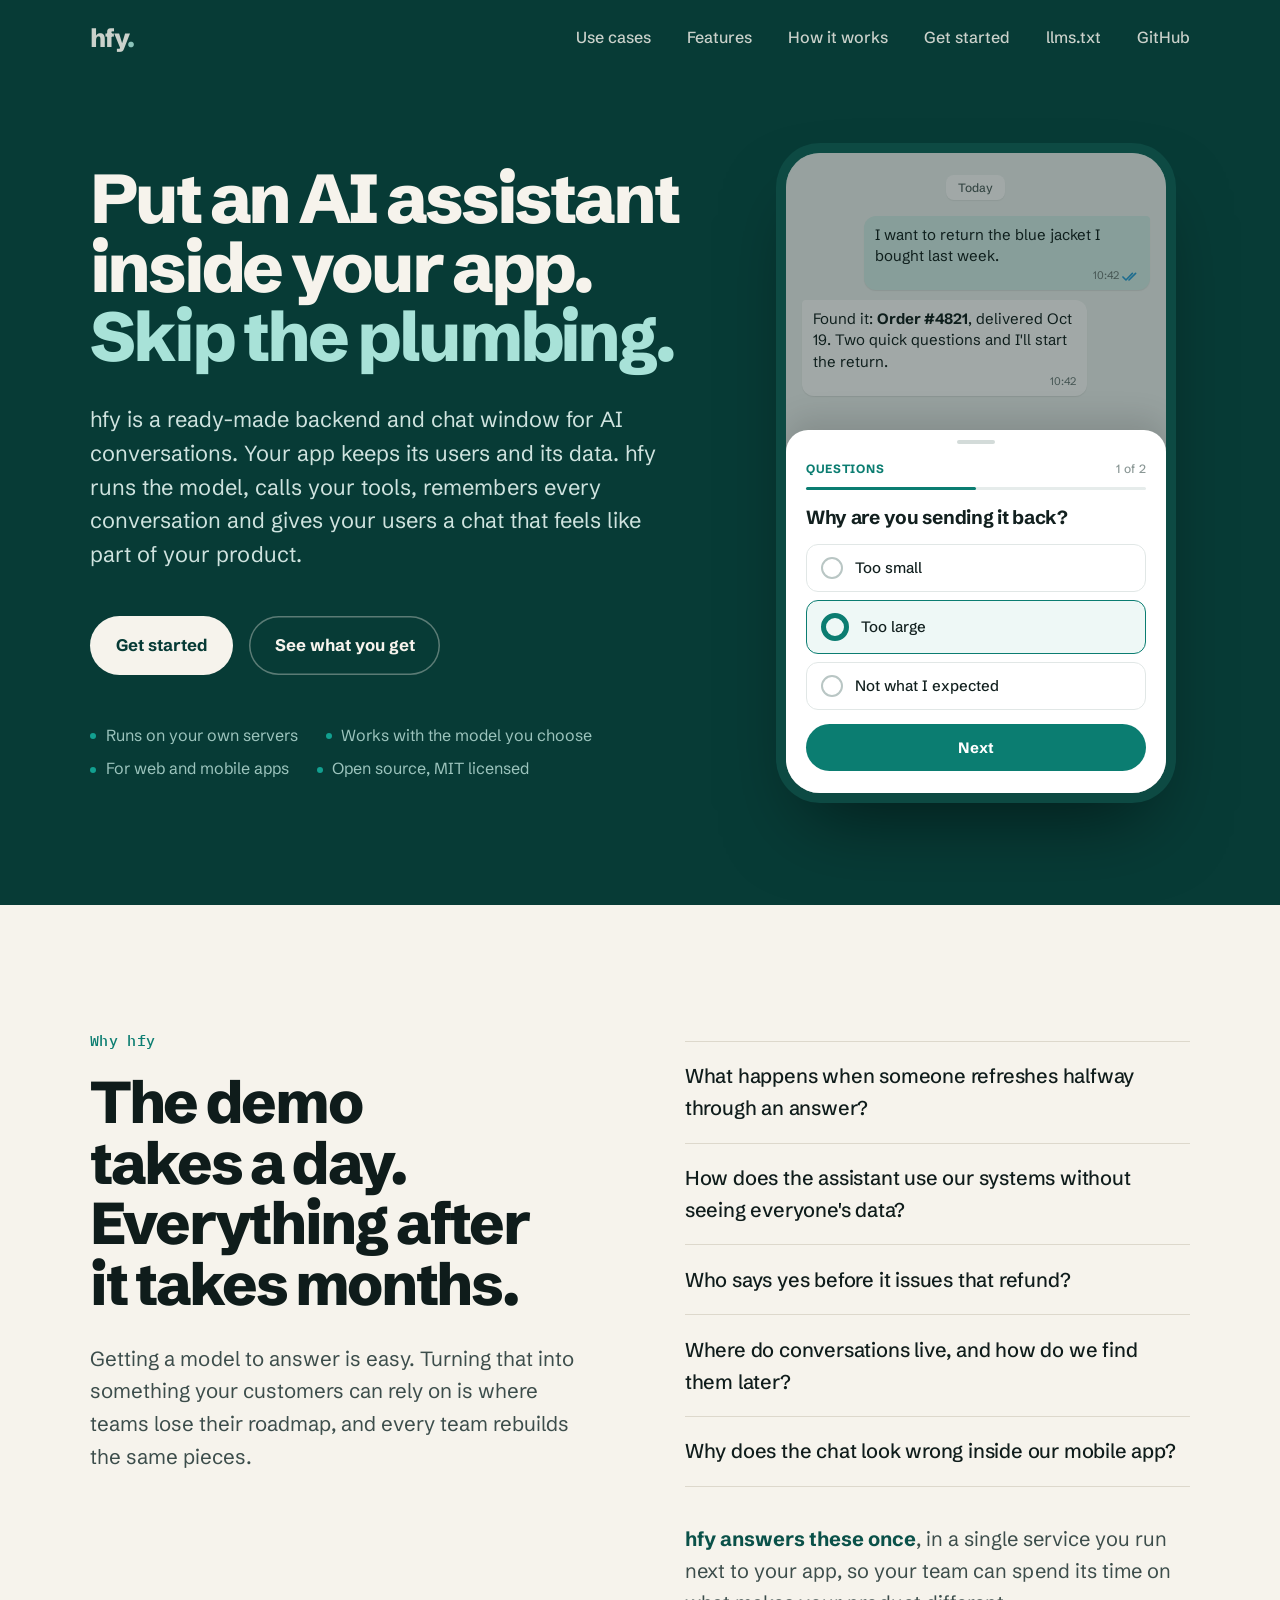
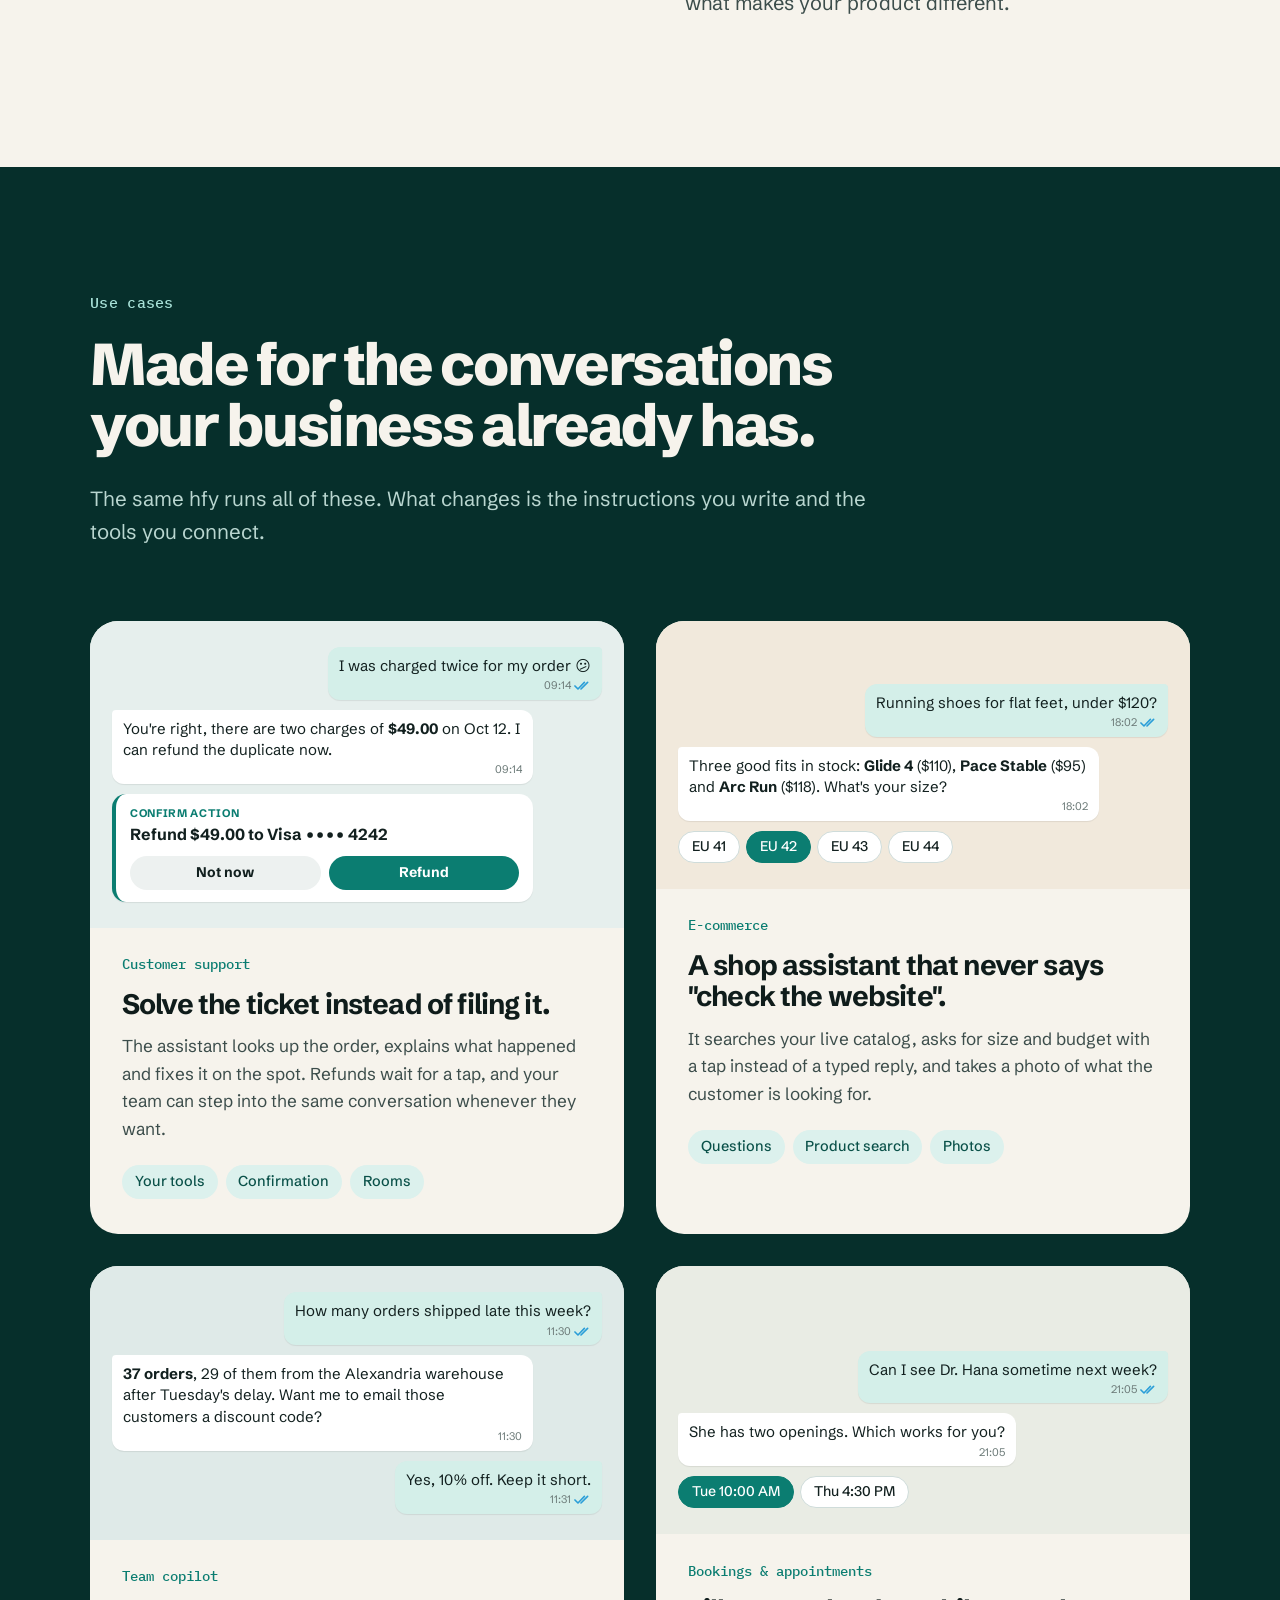
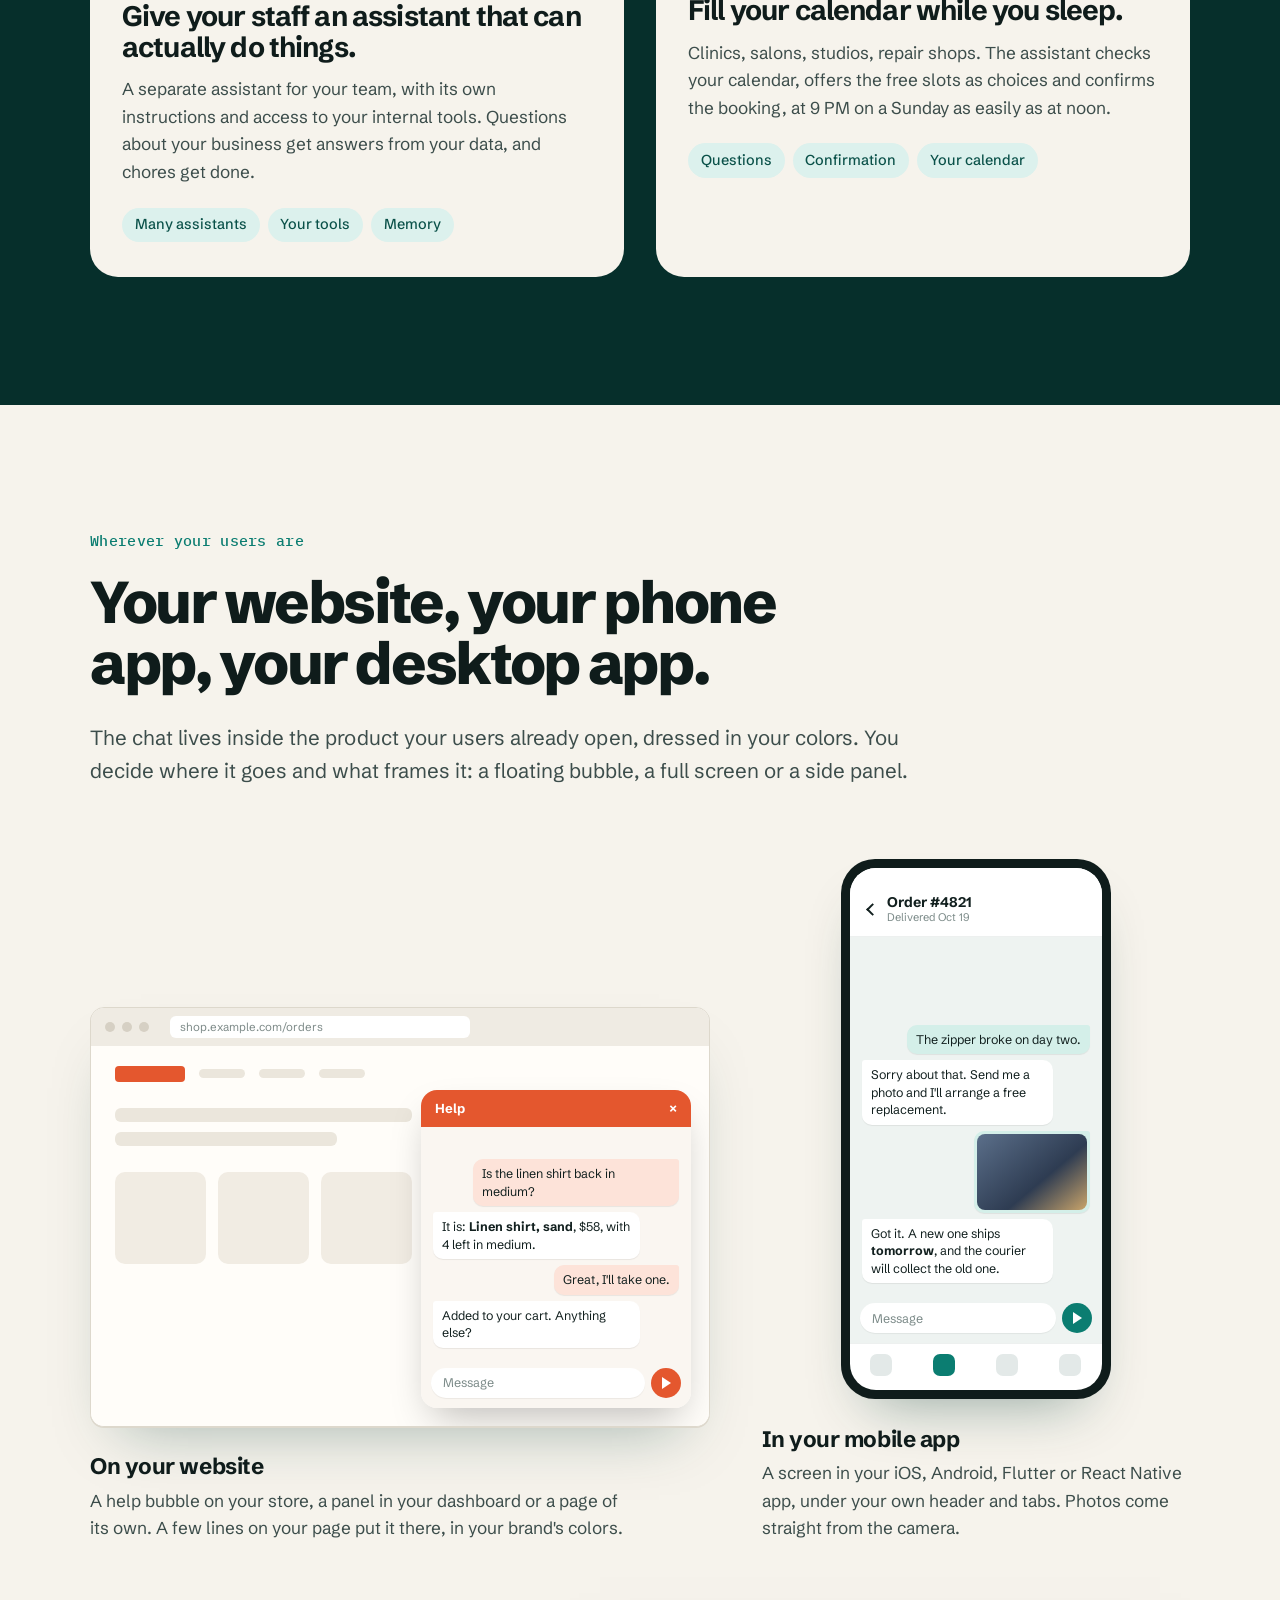
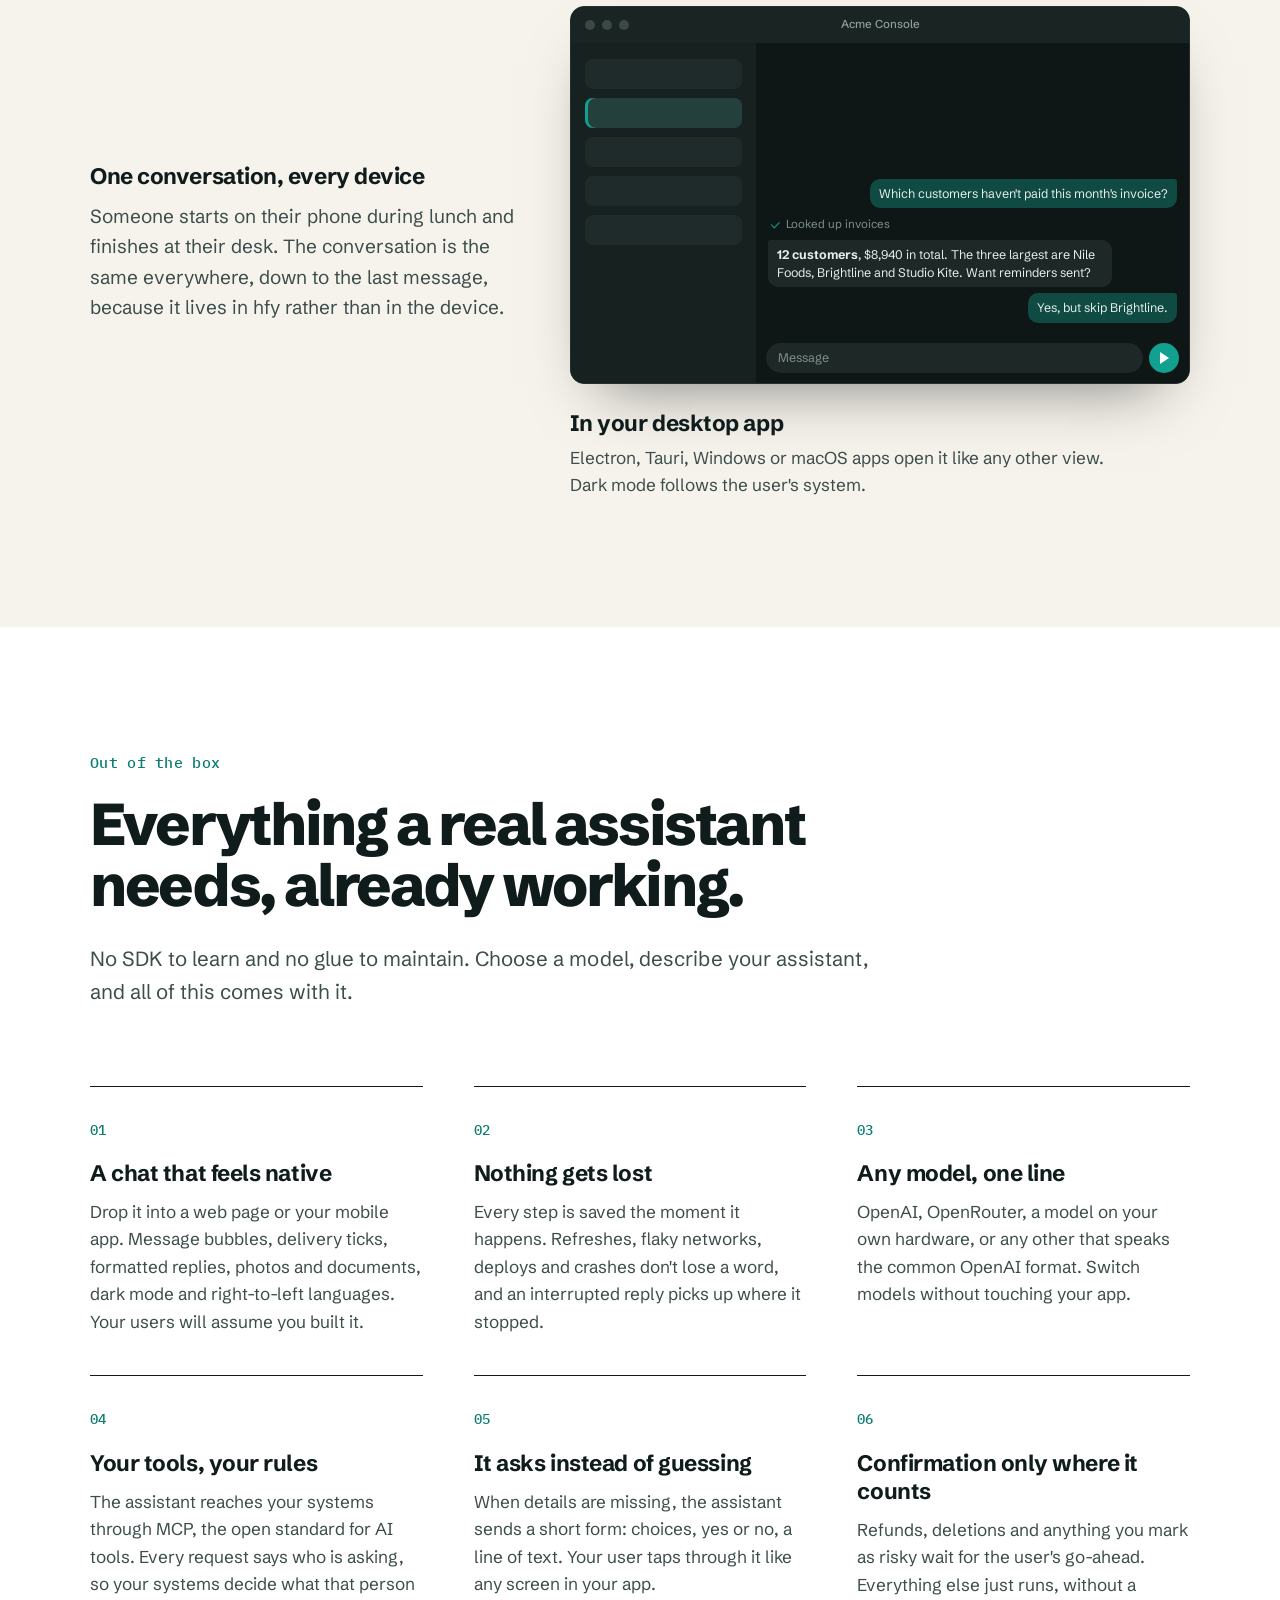
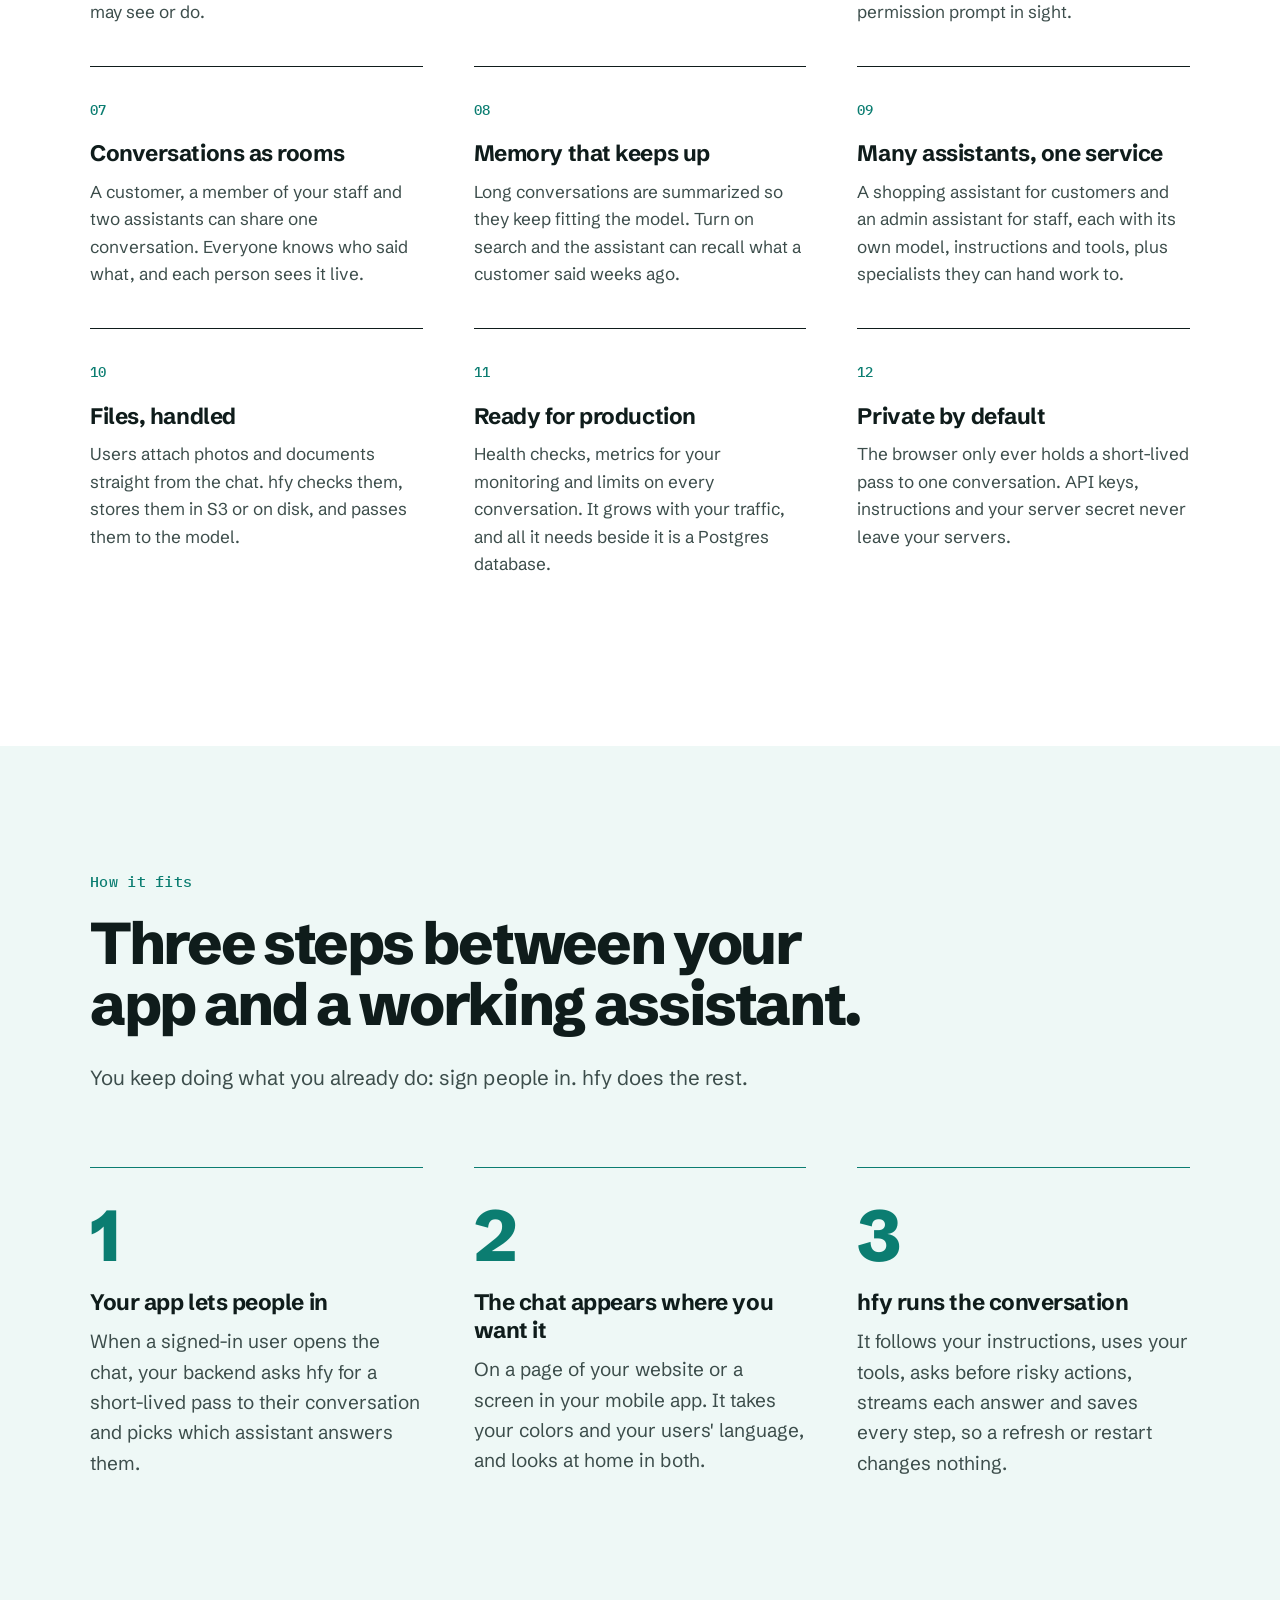
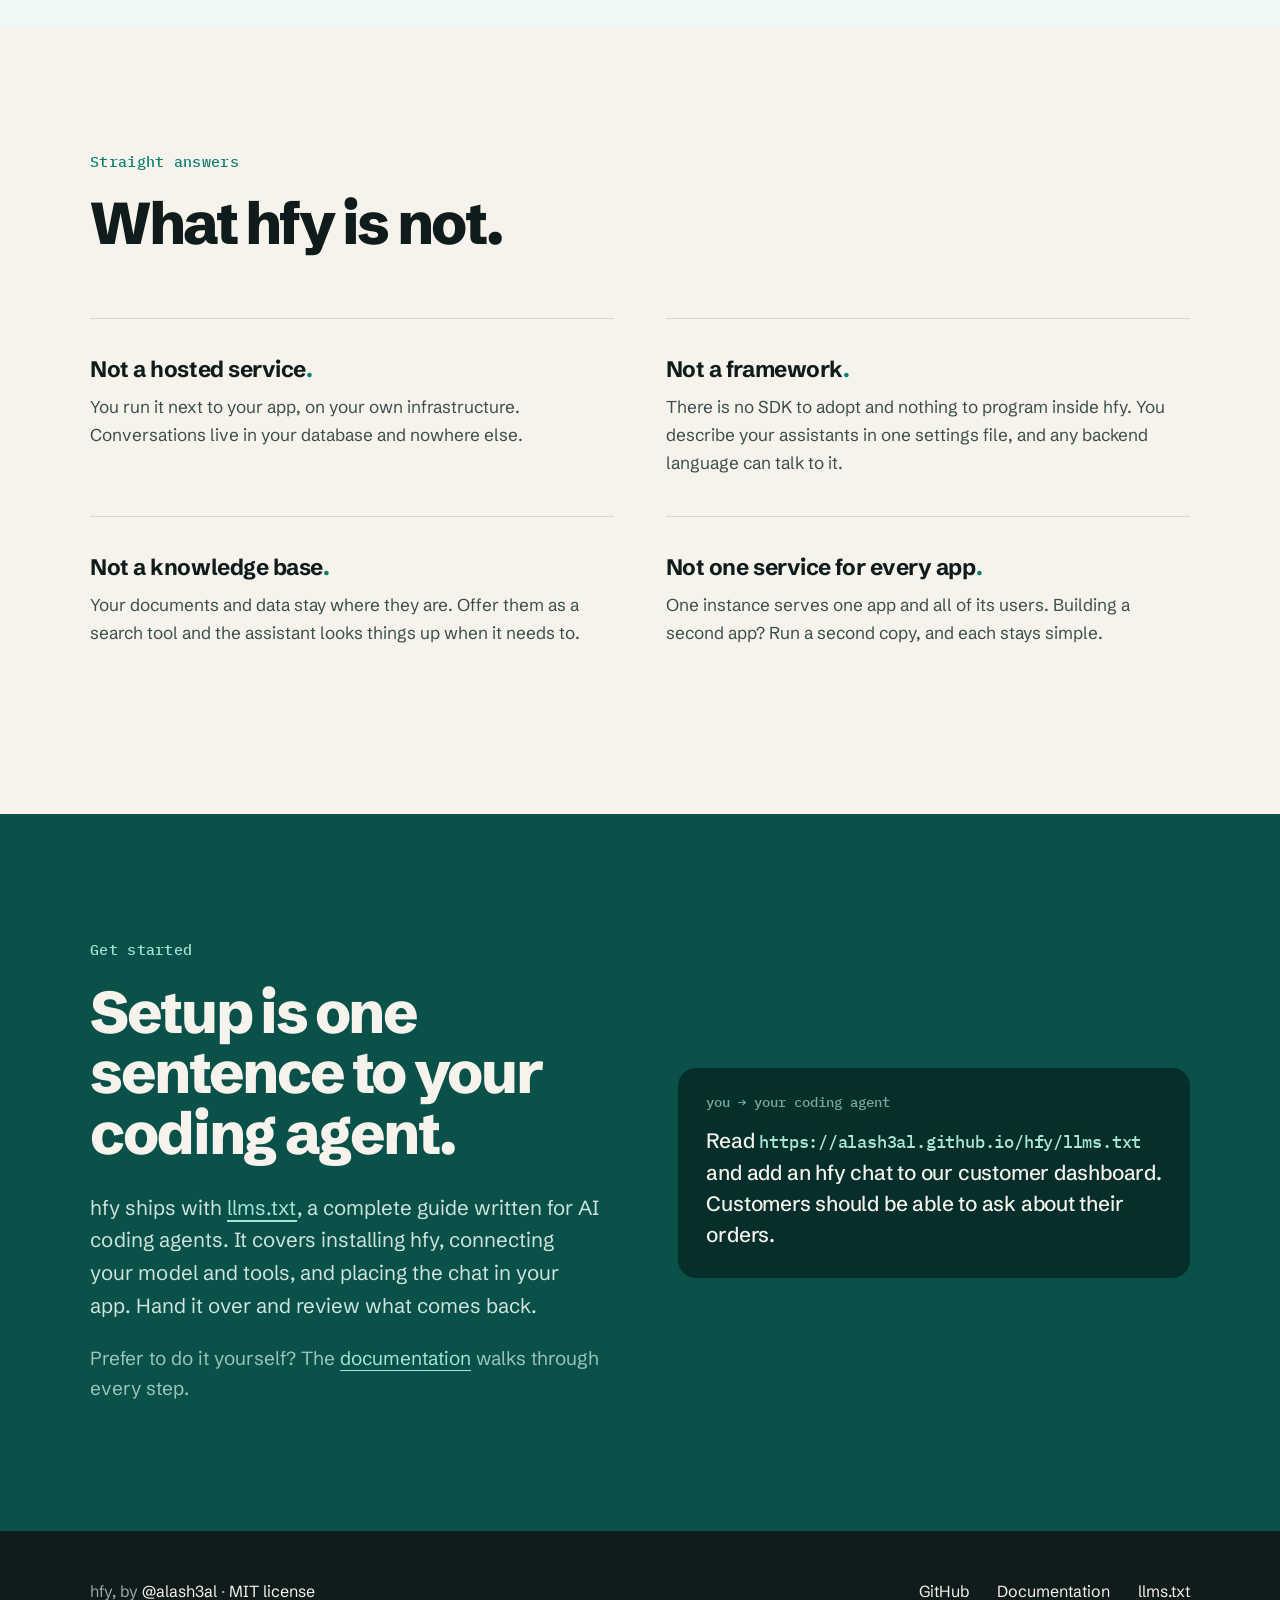
==== docs/index.html @ 347c3239 "Landing page, release builds, MIT license and a README for humans docs/ is the website (GitHub Pages" ====
<!doctype html>
<html lang="en">
<head>
<meta charset="utf-8">
<meta name="viewport" content="width=device-width, initial-scale=1">
<title>hfy · An AI assistant inside your app, without the plumbing</title>
<meta name="description" content="hfy is a ready-made backend and chat window for AI conversations. One binary, one Postgres database, one YAML file. Your app keeps its users and data; hfy runs the model, the tools, the history and the chat.">
<meta property="og:title" content="hfy · An AI assistant inside your app, without the plumbing">
<meta property="og:description" content="A ready-made backend and chat window for AI conversations. You run it next to your app.">
<meta property="og:type" content="website">
<meta name="theme-color" content="#073b36">
<link rel="icon" href="data:image/svg+xml,%3Csvg xmlns='http://www.w3.org/2000/svg' viewBox='0 0 32 32'%3E%3Crect width='32' height='32' rx='8' fill='%230b7d71'/%3E%3Cpath d='M9 22V10m0 6h7m0-6v12m4-8v8m0-8c0-2 1-4 3.5-4' stroke='%23f6f3ec' stroke-width='2.6' fill='none' stroke-linecap='round'/%3E%3C/svg%3E">
<link rel="alternate" type="text/plain" href="llms.txt" title="llms.txt">
<link rel="preconnect" href="https://fonts.googleapis.com">
<link rel="preconnect" href="https://fonts.gstatic.com" crossorigin>
<link href="https://fonts.googleapis.com/css2?family=Schibsted+Grotesk:wght@400;500;700;800&family=IBM+Plex+Mono:wght@400;500&display=swap" rel="stylesheet">
<style>
:root {
  --teal-900: #062f2b;
  --teal-800: #073b36;
  --teal-700: #0a5149;
  --teal-600: #0b7d71;
  --teal-500: #12a090;
  --teal-200: #a8e2d8;
  --teal-100: #dcf1ed;
  --teal-50:  #eef8f6;
  --paper: #f6f3ec;
  --ink: #0f1c1b;
  --ink-2: #3c4d4b;
  --ink-3: #6b7b79;
  --line: #ddd8cc;
  --sans: "Schibsted Grotesk", ui-sans-serif, system-ui, -apple-system, "Segoe UI", Roboto, sans-serif;
  --mono: "IBM Plex Mono", ui-monospace, SFMono-Regular, Menlo, Consolas, monospace;
  --wrap: 1180px;
}
* { box-sizing: border-box; }
html { scroll-behavior: smooth; }
body {
  margin: 0; background: var(--paper); color: var(--ink);
  font: 400 1.1875rem/1.6 var(--sans);
  -webkit-font-smoothing: antialiased; text-rendering: optimizeLegibility;
}
a { color: inherit; }
img, svg { display: block; }
.wrap { max-width: var(--wrap); margin: 0 auto; padding: 0 clamp(1.25rem, 4vw, 2.5rem); }
code { font-family: var(--mono); }
:focus-visible { outline: 3px solid var(--teal-500); outline-offset: 3px; border-radius: 4px; }
.skip { position: absolute; left: -999px; }
.skip:focus { left: 1rem; top: 1rem; z-index: 10; background: #fff; padding: .5rem 1rem; }

/* nav */
.nav { background: var(--teal-800); color: var(--paper); }
.nav .wrap { display: flex; align-items: center; justify-content: space-between; height: 76px; }
.mark { font-weight: 800; font-size: 1.6rem; letter-spacing: -0.04em; text-decoration: none; }
.mark span { color: var(--teal-200); }
.nav ul { display: flex; gap: clamp(1rem, 3vw, 2.25rem); list-style: none; margin: 0; padding: 0; font-size: 1rem; font-weight: 500; }
.nav a { text-decoration: none; opacity: .82; }
.nav a:hover { opacity: 1; text-decoration: underline; text-underline-offset: 6px; }

/* hero */
.hero { background: var(--teal-800); color: var(--paper); padding: clamp(2.5rem, 6vw, 5rem) 0 clamp(4.5rem, 9vw, 7rem); overflow: hidden; }
.hero .wrap { display: grid; grid-template-columns: minmax(0, 1.25fr) minmax(0, .9fr); gap: clamp(2.5rem, 6vw, 6rem); align-items: center; }
.hero h1 {
  font-size: clamp(2.75rem, 5.4vw, 5rem); line-height: 1; letter-spacing: -0.045em;
  font-weight: 800; margin: 0 0 2rem; text-wrap: balance;
}
.hero h1 em { font-style: normal; color: var(--teal-200); }
.lede { font-size: clamp(1.2rem, 1.7vw, 1.45rem); line-height: 1.55; color: #cfe3df; max-width: 36rem; margin: 0 0 2.75rem; }
.ctas { display: flex; flex-wrap: wrap; gap: 1rem; align-items: center; }
.btn {
  display: inline-flex; align-items: center; gap: .6rem; padding: 1rem 1.6rem; border-radius: 999px;
  font-weight: 700; font-size: 1.05rem; text-decoration: none; transition: transform .15s ease, background .15s ease;
}
.btn:hover { transform: translateY(-1px); }
.btn-primary { background: var(--paper); color: var(--teal-800); }
.btn-primary:hover { background: #fff; }
.btn-ghost { color: var(--paper); box-shadow: inset 0 0 0 1.5px rgba(246,243,236,.35); }
.btn-ghost:hover { box-shadow: inset 0 0 0 1.5px var(--paper); }
.facts { display: flex; flex-wrap: wrap; gap: .5rem 1.75rem; margin: 3rem 0 0; padding: 0; list-style: none; color: #9cc4bd; font-size: 1rem; }
.facts li::before { content: ""; display: inline-block; width: 6px; height: 6px; border-radius: 50%; background: var(--teal-500); margin-right: .6rem; vertical-align: middle; }

/* the chat mock */
.device {
  position: relative; width: min(100%, 380px); justify-self: center; aspect-ratio: 380 / 640;
  background: #eef3f1; border-radius: 34px; overflow: hidden;
  box-shadow: 0 0 0 10px #0d4a43, 0 40px 80px -20px rgba(0,0,0,.55);
  font-family: var(--sans); color: #12201f; font-size: 15px; line-height: 1.42;
}
.chat { padding: 22px 16px; display: flex; flex-direction: column; gap: 10px; }
.day { align-self: center; font-size: 12px; font-weight: 500; color: #50605e; background: #fff; padding: 4px 12px; border-radius: 8px; margin-bottom: 6px; box-shadow: 0 1px 1px rgba(0,0,0,.06); }
.msg { max-width: 82%; padding: 8px 11px 6px; border-radius: 12px; box-shadow: 0 1px 1px rgba(0,0,0,.08); position: relative; }
.msg .meta { display: flex; justify-content: flex-end; align-items: center; gap: 3px; font-size: 11px; color: #6d7b79; margin-top: 2px; }
.msg.me { align-self: flex-end; background: #d4efe9; border-top-right-radius: 4px; }
.msg.bot { align-self: flex-start; background: #fff; border-top-left-radius: 4px; }
.msg b { font-weight: 700; }
.ticks { width: 17px; height: 11px; color: #2a9ed8; }
.scrim { position: absolute; inset: 0; background: rgba(8, 28, 26, .38); }
.sheet {
  position: absolute; left: 0; right: 0; bottom: 0; background: #fff; border-radius: 22px 22px 0 0;
  padding: 10px 20px 22px; box-shadow: 0 -12px 30px rgba(0,0,0,.12);
}
.grip { width: 38px; height: 4px; border-radius: 4px; background: #d3dbd9; margin: 0 auto 16px; }
.kicker { display: flex; justify-content: space-between; font-size: 12px; font-weight: 700; color: var(--teal-600); text-transform: uppercase; letter-spacing: .06em; }
.kicker span:last-child { color: #8a9795; font-weight: 500; letter-spacing: .02em; text-transform: none; }
.progress { height: 3px; background: #e6eceb; border-radius: 3px; margin: 10px 0 16px; }
.progress i { display: block; width: 50%; height: 100%; background: var(--teal-600); border-radius: 3px; }
.q { font-size: 19px; font-weight: 700; letter-spacing: -0.015em; margin: 0 0 14px; line-height: 1.25; }
.opt { display: flex; align-items: center; gap: 12px; padding: 12px 14px; border: 1.5px solid #e1e7e6; border-radius: 12px; margin-bottom: 8px; font-weight: 500; }
.opt::before { content: ""; width: 18px; height: 18px; border-radius: 50%; border: 2px solid #b9c6c4; flex: none; }
.opt.on { border-color: var(--teal-600); background: var(--teal-50); }
.opt.on::before { border: 5.5px solid var(--teal-600); }
.next { margin-top: 14px; background: var(--teal-600); color: #fff; text-align: center; font-weight: 700; padding: 13px; border-radius: 999px; }

/* sections */
section { padding: clamp(5rem, 10vw, 8.5rem) 0; }
.eyebrow { font: 500 .95rem/1 var(--mono); color: var(--teal-600); letter-spacing: .02em; margin: 0 0 1.5rem; }
h2 { font-size: clamp(2.3rem, 4.6vw, 4rem); line-height: 1.03; letter-spacing: -0.04em; font-weight: 800; margin: 0 0 1.75rem; text-wrap: balance; }
h3 { font-size: 1.4rem; line-height: 1.25; letter-spacing: -0.02em; font-weight: 700; margin: 0 0 .65rem; }
p { margin: 0 0 1.25rem; }
.big { font-size: clamp(1.2rem, 1.6vw, 1.4rem); color: var(--ink-2); line-height: 1.6; }

/* why */
.why .wrap { display: grid; grid-template-columns: minmax(0, 1fr) minmax(0, 1fr); gap: clamp(2.5rem, 7vw, 7rem); }
.asks { list-style: none; margin: .5rem 0 2.25rem; padding: 0; }
.asks li { padding: 1.15rem 0; border-top: 1px solid var(--line); font-size: 1.25rem; font-weight: 500; letter-spacing: -0.01em; }
.asks li:last-child { border-bottom: 1px solid var(--line); }
.answer { font-size: 1.25rem; color: var(--ink-2); }
.answer strong { color: var(--teal-700); }

/* use cases */
.cases { background: var(--teal-900); color: var(--paper); }
.cases header { max-width: 50rem; margin-bottom: clamp(3rem, 6vw, 4.5rem); }
.cases .eyebrow { color: var(--teal-200); }
.cases .big { color: #b9d6d0; }
.uc-grid { display: grid; grid-template-columns: repeat(2, minmax(0, 1fr)); gap: clamp(1.25rem, 2.5vw, 2rem); }
.uc { background: var(--paper); color: var(--ink); border-radius: 28px; overflow: hidden; display: flex; flex-direction: column; }
.uc .scene {
  background: #e6efed; padding: 26px 22px; display: flex; flex-direction: column; gap: 10px;
  font-size: 15px; line-height: 1.42; color: #12201f; min-height: 268px; justify-content: flex-end;
}
.uc:nth-child(2) .scene { background: #f1e9dc; }
.uc:nth-child(3) .scene { background: #dfeae8; }
.uc:nth-child(4) .scene { background: #e9ece4; }
.uc .scene .msg { max-width: 86%; }
.uc .body { padding: 1.9rem 2rem 2.2rem; }
.uc .label { font: 500 .85rem/1 var(--mono); color: var(--teal-600); margin: 0 0 1rem; }
.uc h3 { font-size: clamp(1.5rem, 2.2vw, 1.85rem); letter-spacing: -0.03em; line-height: 1.12; margin-bottom: .8rem; }
.uc p { color: var(--ink-2); font-size: 1.075rem; margin: 0 0 1.4rem; }
.uc .uses { display: flex; flex-wrap: wrap; gap: .5rem; list-style: none; margin: 0; padding: 0; }
.uc .uses li { font-size: .9rem; font-weight: 500; padding: .35rem .8rem; border-radius: 999px; background: var(--teal-100); color: var(--teal-700); }
.chips { display: flex; flex-wrap: wrap; gap: 6px; align-self: flex-start; }
.chips span { background: #fff; border: 1.5px solid #cfdcda; border-radius: 999px; padding: 5px 13px; font-size: 14px; font-weight: 500; }
.chips span.on { border-color: var(--teal-600); background: var(--teal-600); color: #fff; }
.confirm {
  align-self: flex-start; width: 86%; background: #fff; border-radius: 14px; padding: 12px 14px;
  box-shadow: 0 1px 1px rgba(0,0,0,.08); border-left: 4px solid var(--teal-600);
}
.confirm small { display: block; font-size: 11px; font-weight: 700; letter-spacing: .06em; text-transform: uppercase; color: var(--teal-600); }
.confirm strong { display: block; font-size: 16px; margin: 2px 0 10px; }
.confirm .row { display: flex; gap: 8px; }
.confirm .row span { flex: 1; text-align: center; padding: 7px; border-radius: 999px; font-size: 14px; font-weight: 700; background: #edf1f0; }
.confirm .row span:last-child { background: var(--teal-600); color: #fff; }
/* embedding surfaces */
.places header { max-width: 52rem; margin-bottom: clamp(3rem, 6vw, 4.5rem); }
.places-grid { display: grid; grid-template-columns: repeat(12, minmax(0, 1fr)); gap: clamp(2.5rem, 5vw, 4.5rem) clamp(2rem, 4vw, 3.5rem); align-items: end; }
.places figure { margin: 0; }
.places-grid > :nth-child(1), .places-grid > :nth-child(4) { grid-column: span 7; }
.places-grid > :nth-child(2), .places-grid > :nth-child(3) { grid-column: span 5; }
.places figcaption { margin-top: 1.6rem; max-width: 34rem; }
.places figcaption h3 { margin-bottom: .4rem; }
.places figcaption p { color: var(--ink-2); font-size: 1.075rem; margin: 0; }
.places .wide-text { align-self: center; }
.places .wide-text p { color: var(--ink-2); }

/* the mini chat used inside every mock */
.mini { --acc: var(--teal-600); --me: #d4efe9; --bg: #eef3f1; --bot: #fff; --fg: #12201f; --muted: #7b8a88;
  background: var(--bg); color: var(--fg); display: flex; flex-direction: column; font-size: 12.5px; line-height: 1.4; min-height: 0; }
.mini .log { flex: 1; display: flex; flex-direction: column; justify-content: flex-end; gap: 6px; padding: 12px; overflow: hidden; }
.mini .log > * { flex-shrink: 0; }
.mini .b { max-width: 84%; padding: 6px 9px; border-radius: 10px; background: var(--bot); box-shadow: 0 1px 1px rgba(0,0,0,.07); }
.mini .b.me { align-self: flex-end; background: var(--me); border-top-right-radius: 3px; }
.mini .b.bot { align-self: flex-start; border-top-left-radius: 3px; }
.mini .b b { font-weight: 700; }
.mini .tool { align-self: flex-start; font-size: 11.5px; color: var(--muted); display: flex; align-items: center; gap: 6px; padding: 2px 4px; }
.mini .tool::before { content: ""; width: 7px; height: 4px; border-left: 1.6px solid var(--acc); border-bottom: 1.6px solid var(--acc); transform: rotate(-45deg) translateY(-1px); }
.mini .b.photo { padding: 3px; }
.mini .b.photo .img { width: 110px; height: 76px; border-radius: 8px; background: linear-gradient(140deg, #5b6f8a, #2e3c52 60%, #c9a46a); }
.mini .composer { display: flex; gap: 6px; padding: 8px 10px 10px; align-items: center; }
.mini .composer i { flex: 1; height: 30px; border-radius: 999px; background: var(--bot); color: var(--muted); font-style: normal; display: flex; align-items: center; padding: 0 12px; box-shadow: 0 1px 1px rgba(0,0,0,.06); }
.mini .composer u { width: 30px; height: 30px; border-radius: 50%; background: var(--acc); flex: none; position: relative; }
.mini .composer u::after { content: ""; position: absolute; left: 11px; top: 9px; border: 6px solid transparent; border-left: 9px solid #fff; border-right: 0; }

/* website */
.browser { background: #fff; border-radius: 14px; overflow: hidden; box-shadow: 0 1px 0 var(--line), 0 30px 60px -30px rgba(7,59,54,.35); border: 1px solid var(--line); }
.browser .bar { height: 38px; background: #efebe3; display: flex; align-items: center; gap: 7px; padding: 0 14px; }
.browser .bar s { width: 10px; height: 10px; border-radius: 50%; background: #d6d0c4; }
.browser .bar em { margin-left: 14px; flex: 1; max-width: 300px; height: 22px; border-radius: 6px; background: #fff; font: 400 11.5px/22px var(--sans); font-style: normal; color: #7d8a88; padding: 0 10px; }
.browser .page { position: relative; height: 380px; padding: 20px 24px; background: #fffdf9; }
.sk { background: #ebe6dc; border-radius: 6px; }
.browser .nav-sk { display: flex; align-items: center; gap: 14px; margin-bottom: 26px; }
.browser .nav-sk .logo { width: 70px; height: 16px; background: #e4572e; border-radius: 4px; }
.browser .nav-sk .sk { width: 46px; height: 9px; }
.browser .hero-sk { width: 52%; }
.browser .hero-sk .sk { height: 14px; margin-bottom: 10px; }
.browser .hero-sk .sk:nth-child(2) { width: 75%; }
.browser .prods { display: grid; grid-template-columns: repeat(3, 1fr); gap: 12px; width: 52%; margin-top: 26px; }
.browser .prods div { height: 92px; border-radius: 10px; background: #f1ece3; }
.browser .widget { position: absolute; right: 18px; bottom: 18px; width: 46%; max-width: 270px; height: 318px; border-radius: 16px; overflow: hidden;
  box-shadow: 0 18px 40px -12px rgba(0,0,0,.28); display: flex; flex-direction: column; }
.browser .widget .head { background: #e4572e; color: #fff; font: 700 13px/1 var(--sans); padding: 12px 14px; display: flex; justify-content: space-between; }
.browser .widget .mini { flex: 1; --acc: #e4572e; --me: #fde3d9; --bg: #faf6f1; }

/* mobile */
.phone2 { width: min(100%, 270px); margin: 0 auto; aspect-ratio: 270 / 540; border-radius: 34px; background: #0f1c1b; padding: 9px; box-shadow: 0 30px 60px -30px rgba(7,59,54,.45); }
.phone2 .screen { height: 100%; border-radius: 26px; overflow: hidden; display: flex; flex-direction: column; background: #fff; }
.phone2 .appbar { display: flex; align-items: center; gap: 10px; padding: 26px 14px 12px; background: #fff; border-bottom: 1px solid #edf0ef; font: 700 14px/1.2 var(--sans); color: #12201f; }
.phone2 .appbar small { display: block; font-weight: 400; font-size: 11px; color: #7b8a88; }
.phone2 .appbar .back { width: 9px; height: 9px; border-left: 2px solid #12201f; border-bottom: 2px solid #12201f; transform: rotate(45deg); margin-left: 4px; }
.phone2 .mini { flex: 1; }
.phone2 .tabs { display: flex; justify-content: space-around; padding: 10px 0 14px; border-top: 1px solid #edf0ef; }
.phone2 .tabs span { width: 22px; height: 22px; border-radius: 7px; background: #e3e9e8; }
.phone2 .tabs span.on { background: var(--teal-600); }

/* desktop */
.window { border-radius: 14px; overflow: hidden; background: #111a19; box-shadow: 0 30px 60px -30px rgba(0,0,0,.5); border: 1px solid #23302f; }
.window .title { height: 36px; display: flex; align-items: center; gap: 7px; padding: 0 14px; background: #1a2423; }
.window .title s { width: 10px; height: 10px; border-radius: 50%; background: #3a4847; }
.window .title em { margin: 0 auto; font: 500 11.5px/1 var(--sans); font-style: normal; color: #8fa19f; padding-right: 50px; }
.window .body { display: grid; grid-template-columns: 30% 1fr; height: 340px; }
.window .side { background: #162120; padding: 16px 14px; display: flex; flex-direction: column; gap: 9px; }
.window .side .item { height: 30px; border-radius: 8px; background: #1f2b2a; }
.window .side .item.on { background: #24403c; box-shadow: inset 3px 0 0 var(--teal-500); }
.window .mini { --acc: var(--teal-500); --bg: #0f1716; --bot: #1d2827; --me: #0f4a43; --fg: #e3eeec; --muted: #7d908d; }

/* features */
.features { background: #fff; }
.features header { max-width: 50rem; margin-bottom: clamp(3rem, 6vw, 5rem); }
.grid { display: grid; grid-template-columns: repeat(3, minmax(0, 1fr)); column-gap: clamp(2rem, 4vw, 3.5rem); }
.feat { padding: 2.25rem 0 2.5rem; border-top: 1.5px solid var(--ink); }
.feat .n { font: 500 .9rem/1 var(--mono); color: var(--teal-600); display: block; margin-bottom: 1.4rem; }
.feat p { color: var(--ink-2); font-size: 1.075rem; margin: 0; }

/* how */
.how { background: var(--teal-50); }
.steps { display: grid; grid-template-columns: repeat(3, minmax(0, 1fr)); gap: clamp(2rem, 4vw, 3.5rem); margin-top: clamp(3rem, 6vw, 4.5rem); }
.step { border-top: 1.5px solid var(--teal-600); padding-top: 2rem; }
.step .num { font: 800 4.5rem/1 var(--sans); letter-spacing: -0.05em; color: var(--teal-600); margin-bottom: 1rem; }
.step p { color: var(--ink-2); }

/* agents band */
.agents { background: var(--teal-700); color: var(--paper); }
.agents .wrap { display: grid; grid-template-columns: minmax(0, 1fr) minmax(0, 1fr); gap: clamp(2.5rem, 6vw, 6rem); align-items: center; }
.agents .eyebrow { color: var(--teal-200); }
.agents .big { color: #cfe3df; }
.agents .big a, .human a { color: var(--teal-200); text-underline-offset: 5px; }
.human { color: #9cc4bd; margin: 0; }
.prompt { background: var(--teal-900); border-radius: 18px; padding: 1.75rem; }
.prompt .who { font: 500 .85rem/1 var(--mono); color: #79a8a0; margin-bottom: 1rem; }
.prompt p { font-size: 1.3rem; line-height: 1.5; margin: 0; font-weight: 500; letter-spacing: -0.01em; }
.prompt code { color: var(--teal-200); font-size: 1.05rem; word-break: break-all; }

/* not */
.not .grid { grid-template-columns: repeat(2, minmax(0, 1fr)); margin-top: clamp(2.5rem, 5vw, 4rem); }
.not .feat { border-top-color: var(--line); border-top-width: 1px; }
.not h3 span { color: var(--teal-600); }


footer { background: var(--ink); color: #9aa8a6; padding: 3rem 0; font-size: 1rem; }
footer .wrap { display: flex; flex-wrap: wrap; justify-content: space-between; gap: 1rem; }
footer a { color: var(--paper); text-decoration: none; }
footer a:hover { text-decoration: underline; }
footer nav { display: flex; gap: 1.75rem; }

@media (max-width: 960px) {
  .hero .wrap, .why .wrap, .agents .wrap, .steps { grid-template-columns: minmax(0, 1fr); }
  .grid { grid-template-columns: repeat(2, minmax(0, 1fr)); }
  .uc-grid, .places-grid { grid-template-columns: minmax(0, 1fr); }
  .places-grid > * { grid-column: auto !important; }
  .device { margin-top: 1rem; }
}
@media (max-width: 640px) {
  body { font-size: 1.0625rem; }
  .grid, .not .grid { grid-template-columns: minmax(0, 1fr); }
  .nav ul li:not(:last-child) { display: none; }
  .step .num { font-size: 3.25rem; }
  .browser .widget { width: 64%; }
  .btn { padding: .85rem 1.3rem; font-size: 1rem; }
}
@media (prefers-reduced-motion: reduce) {
  html { scroll-behavior: auto; }
  .btn { transition: none; }
}
</style>
</head>
<body>
<a class="skip" href="#main">Skip to content</a>

<header class="nav">
  <div class="wrap">
    <a class="mark" href="./" aria-label="hfy home">hfy<span>.</span></a>
    <ul>
      <li><a href="#use-cases">Use cases</a></li>
      <li><a href="#features">Features</a></li>
      <li><a href="#how">How it works</a></li>
      <li><a href="#start">Get started</a></li>
      <li><a href="llms.txt">llms.txt</a></li>
      <li><a href="https://github.com/alash3al/hfy">GitHub</a></li>
    </ul>
  </div>
</header>

<main id="main">
<div class="hero">
  <div class="wrap">
    <div>
      <h1>Put an AI assistant inside your app. <em>Skip the plumbing.</em></h1>
      <p class="lede">hfy is a ready-made backend and chat window for AI conversations. Your app keeps its users and its data. hfy runs the model, calls your tools, remembers every conversation and gives your users a chat that feels like part of your product.</p>
      <div class="ctas">
        <a class="btn btn-primary" href="#start">Get started</a>
        <a class="btn btn-ghost" href="#features">See what you get</a>
      </div>
      <ul class="facts">
        <li>Runs on your own servers</li>
        <li>Works with the model you choose</li>
        <li>For web and mobile apps</li>
        <li>Open source, MIT licensed</li>
      </ul>
    </div>

    <div class="device" role="img" aria-label="The hfy chat window on a phone: the assistant found the customer's order and asks why they are returning it, as a tap-through question sheet.">
      <div class="chat">
        <div class="day">Today</div>
        <div class="msg me">I want to return the blue jacket I bought last week.
          <div class="meta">10:42 <svg class="ticks" viewBox="0 0 18 11" fill="none" stroke="currentColor" stroke-width="1.7" stroke-linecap="round" stroke-linejoin="round"><path d="M1 6l3.2 3.2L11 2.2M7.4 9.2L14.4 2.2"/></svg></div>
        </div>
        <div class="msg bot">Found it: <b>Order #4821</b>, delivered Oct 19. Two quick questions and I'll start the return.
          <div class="meta">10:42</div>
        </div>
      </div>
      <div class="scrim"></div>
      <div class="sheet">
        <div class="grip"></div>
        <div class="kicker"><span>Questions</span><span>1 of 2</span></div>
        <div class="progress"><i></i></div>
        <p class="q">Why are you sending it back?</p>
        <div class="opt">Too small</div>
        <div class="opt on">Too large</div>
        <div class="opt">Not what I expected</div>
        <div class="next">Next</div>
      </div>
    </div>
  </div>
</div>

<section class="why" id="why">
  <div class="wrap">
    <div>
      <p class="eyebrow">Why hfy</p>
      <h2>The demo takes a day. Everything after it takes months.</h2>
      <p class="big">Getting a model to answer is easy. Turning that into something your customers can rely on is where teams lose their roadmap, and every team rebuilds the same pieces.</p>
    </div>
    <div>
      <ul class="asks">
        <li>What happens when someone refreshes halfway through an answer?</li>
        <li>How does the assistant use our systems without seeing everyone's data?</li>
        <li>Who says yes before it issues that refund?</li>
        <li>Where do conversations live, and how do we find them later?</li>
        <li>Why does the chat look wrong inside our mobile app?</li>
      </ul>
      <p class="answer"><strong>hfy answers these once</strong>, in a single service you run next to your app, so your team can spend its time on what makes your product different.</p>
    </div>
  </div>
</section>

<section class="cases" id="use-cases">
  <div class="wrap">
    <header>
      <p class="eyebrow">Use cases</p>
      <h2>Made for the conversations your business already has.</h2>
      <p class="big">The same hfy runs all of these. What changes is the instructions you write and the tools you connect.</p>
    </header>
    <div class="uc-grid">

      <article class="uc">
        <div class="scene" aria-hidden="true">
          <div class="msg me">I was charged twice for my order 😕<div class="meta">09:14 <svg class="ticks" viewBox="0 0 18 11" fill="none" stroke="currentColor" stroke-width="1.7" stroke-linecap="round" stroke-linejoin="round"><path d="M1 6l3.2 3.2L11 2.2M7.4 9.2L14.4 2.2"/></svg></div></div>
          <div class="msg bot">You're right, there are two charges of <b>$49.00</b> on Oct 12. I can refund the duplicate now.<div class="meta">09:14</div></div>
          <div class="confirm"><small>Confirm action</small><strong>Refund $49.00 to Visa •••• 4242</strong><div class="row"><span>Not now</span><span>Refund</span></div></div>
        </div>
        <div class="body">
          <p class="label">Customer support</p>
          <h3>Solve the ticket instead of filing it.</h3>
          <p>The assistant looks up the order, explains what happened and fixes it on the spot. Refunds wait for a tap, and your team can step into the same conversation whenever they want.</p>
          <ul class="uses"><li>Your tools</li><li>Confirmation</li><li>Rooms</li></ul>
        </div>
      </article>

      <article class="uc">
        <div class="scene" aria-hidden="true">
          <div class="msg me">Running shoes for flat feet, under $120?<div class="meta">18:02 <svg class="ticks" viewBox="0 0 18 11" fill="none" stroke="currentColor" stroke-width="1.7" stroke-linecap="round" stroke-linejoin="round"><path d="M1 6l3.2 3.2L11 2.2M7.4 9.2L14.4 2.2"/></svg></div></div>
          <div class="msg bot">Three good fits in stock: <b>Glide 4</b> ($110), <b>Pace Stable</b> ($95) and <b>Arc Run</b> ($118). What's your size?<div class="meta">18:02</div></div>
          <div class="chips"><span>EU 41</span><span class="on">EU 42</span><span>EU 43</span><span>EU 44</span></div>
        </div>
        <div class="body">
          <p class="label">E-commerce</p>
          <h3>A shop assistant that never says "check the website".</h3>
          <p>It searches your live catalog, asks for size and budget with a tap instead of a typed reply, and takes a photo of what the customer is looking for.</p>
          <ul class="uses"><li>Questions</li><li>Product search</li><li>Photos</li></ul>
        </div>
      </article>

      <article class="uc">
        <div class="scene" aria-hidden="true">
          <div class="msg me">How many orders shipped late this week?<div class="meta">11:30 <svg class="ticks" viewBox="0 0 18 11" fill="none" stroke="currentColor" stroke-width="1.7" stroke-linecap="round" stroke-linejoin="round"><path d="M1 6l3.2 3.2L11 2.2M7.4 9.2L14.4 2.2"/></svg></div></div>
          <div class="msg bot"><b>37 orders</b>, 29 of them from the Alexandria warehouse after Tuesday's delay. Want me to email those customers a discount code?<div class="meta">11:30</div></div>
          <div class="msg me">Yes, 10% off. Keep it short.<div class="meta">11:31 <svg class="ticks" viewBox="0 0 18 11" fill="none" stroke="currentColor" stroke-width="1.7" stroke-linecap="round" stroke-linejoin="round"><path d="M1 6l3.2 3.2L11 2.2M7.4 9.2L14.4 2.2"/></svg></div></div>
        </div>
        <div class="body">
          <p class="label">Team copilot</p>
          <h3>Give your staff an assistant that can actually do things.</h3>
          <p>A separate assistant for your team, with its own instructions and access to your internal tools. Questions about your business get answers from your data, and chores get done.</p>
          <ul class="uses"><li>Many assistants</li><li>Your tools</li><li>Memory</li></ul>
        </div>
      </article>

      <article class="uc">
        <div class="scene" aria-hidden="true">
          <div class="msg me">Can I see Dr. Hana sometime next week?<div class="meta">21:05 <svg class="ticks" viewBox="0 0 18 11" fill="none" stroke="currentColor" stroke-width="1.7" stroke-linecap="round" stroke-linejoin="round"><path d="M1 6l3.2 3.2L11 2.2M7.4 9.2L14.4 2.2"/></svg></div></div>
          <div class="msg bot">She has two openings. Which works for you?<div class="meta">21:05</div></div>
          <div class="chips"><span class="on">Tue 10:00 AM</span><span>Thu 4:30 PM</span></div>
        </div>
        <div class="body">
          <p class="label">Bookings &amp; appointments</p>
          <h3>Fill your calendar while you sleep.</h3>
          <p>Clinics, salons, studios, repair shops. The assistant checks your calendar, offers the free slots as choices and confirms the booking, at 9 PM on a Sunday as easily as at noon.</p>
          <ul class="uses"><li>Questions</li><li>Confirmation</li><li>Your calendar</li></ul>
        </div>
      </article>

    </div>
  </div>
</section>

<section class="places" id="everywhere">
  <div class="wrap">
    <header>
      <p class="eyebrow">Wherever your users are</p>
      <h2>Your website, your phone app, your desktop app.</h2>
      <p class="big">The chat lives inside the product your users already open, dressed in your colors. You decide where it goes and what frames it: a floating bubble, a full screen or a side panel.</p>
    </header>

    <div class="places-grid">
      <figure>
        <div class="browser" role="img" aria-label="An online store in a browser with the hfy chat open as an orange support panel in the corner.">
          <div class="bar"><s></s><s></s><s></s><em>shop.example.com/orders</em></div>
          <div class="page">
            <div class="nav-sk"><div class="logo"></div><div class="sk"></div><div class="sk"></div><div class="sk"></div></div>
            <div class="hero-sk"><div class="sk"></div><div class="sk"></div></div>
            <div class="prods"><div></div><div></div><div></div></div>
            <div class="widget">
              <div class="head"><span>Help</span><span>×</span></div>
              <div class="mini">
                <div class="log">
                  <div class="b me">Is the linen shirt back in medium?</div>
                  <div class="b bot">It is: <b>Linen shirt, sand</b>, $58, with 4 left in medium.</div>
                  <div class="b me">Great, I'll take one.</div>
                  <div class="b bot">Added to your cart. Anything else?</div>
                </div>
                <div class="composer"><i>Message</i><u></u></div>
              </div>
            </div>
          </div>
        </div>
        <figcaption>
          <h3>On your website</h3>
          <p>A help bubble on your store, a panel in your dashboard or a page of its own. A few lines on your page put it there, in your brand's colors.</p>
        </figcaption>
      </figure>

      <figure>
        <div class="phone2" role="img" aria-label="A mobile app screen titled Order 4821 with the hfy chat filling the screen under the app's own header and tab bar.">
          <div class="screen">
            <div class="appbar"><span class="back"></span><span>Order #4821<small>Delivered Oct 19</small></span></div>
            <div class="mini">
              <div class="log">
                <div class="b me">The zipper broke on day two.</div>
                <div class="b bot">Sorry about that. Send me a photo and I'll arrange a free replacement.</div>
                <div class="b me photo"><div class="img"></div></div>
                <div class="b bot">Got it. A new one ships <b>tomorrow</b>, and the courier will collect the old one.</div>
              </div>
              <div class="composer"><i>Message</i><u></u></div>
            </div>
            <div class="tabs"><span></span><span class="on"></span><span></span><span></span></div>
          </div>
        </div>
        <figcaption>
          <h3>In your mobile app</h3>
          <p>A screen in your iOS, Android, Flutter or React Native app, under your own header and tabs. Photos come straight from the camera.</p>
        </figcaption>
      </figure>

      <div class="wide-text">
        <h3>One conversation, every device</h3>
        <p>Someone starts on their phone during lunch and finishes at their desk. The conversation is the same everywhere, down to the last message, because it lives in hfy rather than in the device.</p>
      </div>

      <figure>
        <div class="window" role="img" aria-label="A desktop app in dark mode with a sidebar and the hfy chat in the main area.">
          <div class="title"><s></s><s></s><s></s><em>Acme Console</em></div>
          <div class="body">
            <div class="side"><div class="item"></div><div class="item on"></div><div class="item"></div><div class="item"></div><div class="item"></div></div>
            <div class="mini">
              <div class="log">
                <div class="b me">Which customers haven't paid this month's invoice?</div>
                <div class="tool">Looked up invoices</div>
                <div class="b bot"><b>12 customers</b>, $8,940 in total. The three largest are Nile Foods, Brightline and Studio Kite. Want reminders sent?</div>
                <div class="b me">Yes, but skip Brightline.</div>
              </div>
              <div class="composer"><i>Message</i><u></u></div>
            </div>
          </div>
        </div>
        <figcaption>
          <h3>In your desktop app</h3>
          <p>Electron, Tauri, Windows or macOS apps open it like any other view. Dark mode follows the user's system.</p>
        </figcaption>
      </figure>
    </div>
  </div>
</section>

<section class="features" id="features">
  <div class="wrap">
    <header>
      <p class="eyebrow">Out of the box</p>
      <h2>Everything a real assistant needs, already working.</h2>
      <p class="big">No SDK to learn and no glue to maintain. Choose a model, describe your assistant, and all of this comes with it.</p>
    </header>
    <div class="grid">
      <article class="feat"><span class="n">01</span>
        <h3>A chat that feels native</h3>
        <p>Drop it into a web page or your mobile app. Message bubbles, delivery ticks, formatted replies, photos and documents, dark mode and right-to-left languages. Your users will assume you built it.</p></article>
      <article class="feat"><span class="n">02</span>
        <h3>Nothing gets lost</h3>
        <p>Every step is saved the moment it happens. Refreshes, flaky networks, deploys and crashes don't lose a word, and an interrupted reply picks up where it stopped.</p></article>
      <article class="feat"><span class="n">03</span>
        <h3>Any model, one line</h3>
        <p>OpenAI, OpenRouter, a model on your own hardware, or any other that speaks the common OpenAI format. Switch models without touching your app.</p></article>
      <article class="feat"><span class="n">04</span>
        <h3>Your tools, your rules</h3>
        <p>The assistant reaches your systems through MCP, the open standard for AI tools. Every request says who is asking, so your systems decide what that person may see or do.</p></article>
      <article class="feat"><span class="n">05</span>
        <h3>It asks instead of guessing</h3>
        <p>When details are missing, the assistant sends a short form: choices, yes or no, a line of text. Your user taps through it like any screen in your app.</p></article>
      <article class="feat"><span class="n">06</span>
        <h3>Confirmation only where it counts</h3>
        <p>Refunds, deletions and anything you mark as risky wait for the user's go-ahead. Everything else just runs, without a permission prompt in sight.</p></article>
      <article class="feat"><span class="n">07</span>
        <h3>Conversations as rooms</h3>
        <p>A customer, a member of your staff and two assistants can share one conversation. Everyone knows who said what, and each person sees it live.</p></article>
      <article class="feat"><span class="n">08</span>
        <h3>Memory that keeps up</h3>
        <p>Long conversations are summarized so they keep fitting the model. Turn on search and the assistant can recall what a customer said weeks ago.</p></article>
      <article class="feat"><span class="n">09</span>
        <h3>Many assistants, one service</h3>
        <p>A shopping assistant for customers and an admin assistant for staff, each with its own model, instructions and tools, plus specialists they can hand work to.</p></article>
      <article class="feat"><span class="n">10</span>
        <h3>Files, handled</h3>
        <p>Users attach photos and documents straight from the chat. hfy checks them, stores them in S3 or on disk, and passes them to the model.</p></article>
      <article class="feat"><span class="n">11</span>
        <h3>Ready for production</h3>
        <p>Health checks, metrics for your monitoring and limits on every conversation. It grows with your traffic, and all it needs beside it is a Postgres database.</p></article>
      <article class="feat"><span class="n">12</span>
        <h3>Private by default</h3>
        <p>The browser only ever holds a short-lived pass to one conversation. API keys, instructions and your server secret never leave your servers.</p></article>
    </div>
  </div>
</section>

<section class="how" id="how">
  <div class="wrap">
    <p class="eyebrow">How it fits</p>
    <h2>Three steps between your app and a working assistant.</h2>
    <p class="big">You keep doing what you already do: sign people in. hfy does the rest.</p>

    <div class="steps">
      <div class="step">
        <div class="num">1</div>
        <h3>Your app lets people in</h3>
        <p>When a signed-in user opens the chat, your backend asks hfy for a short-lived pass to their conversation and picks which assistant answers them.</p>
      </div>
      <div class="step">
        <div class="num">2</div>
        <h3>The chat appears where you want it</h3>
        <p>On a page of your website or a screen in your mobile app. It takes your colors and your users' language, and looks at home in both.</p>
      </div>
      <div class="step">
        <div class="num">3</div>
        <h3>hfy runs the conversation</h3>
        <p>It follows your instructions, uses your tools, asks before risky actions, streams each answer and saves every step, so a refresh or restart changes nothing.</p>
      </div>
    </div>
  </div>
</section>

<section class="not" id="not">
  <div class="wrap">
    <p class="eyebrow">Straight answers</p>
    <h2>What hfy is not.</h2>
    <div class="grid">
      <article class="feat">
        <h3>Not a hosted service<span>.</span></h3>
        <p>You run it next to your app, on your own infrastructure. Conversations live in your database and nowhere else.</p></article>
      <article class="feat">
        <h3>Not a framework<span>.</span></h3>
        <p>There is no SDK to adopt and nothing to program inside hfy. You describe your assistants in one settings file, and any backend language can talk to it.</p></article>
      <article class="feat">
        <h3>Not a knowledge base<span>.</span></h3>
        <p>Your documents and data stay where they are. Offer them as a search tool and the assistant looks things up when it needs to.</p></article>
      <article class="feat">
        <h3>Not one service for every app<span>.</span></h3>
        <p>One instance serves one app and all of its users. Building a second app? Run a second copy, and each stays simple.</p></article>
    </div>
  </div>
</section>

<section class="agents" id="start">
  <div class="wrap">
    <div>
      <p class="eyebrow">Get started</p>
      <h2>Setup is one sentence to your coding agent.</h2>
      <p class="big">hfy ships with <a href="llms.txt">llms.txt</a>, a complete guide written for AI coding agents. It covers installing hfy, connecting your model and tools, and placing the chat in your app. Hand it over and review what comes back.</p>
      <p class="human">Prefer to do it yourself? The <a href="https://github.com/alash3al/hfy#readme">documentation</a> walks through every step.</p>
    </div>
    <div class="prompt">
      <div class="who">you → your coding agent</div>
      <p>Read <code>https://alash3al.github.io/hfy/llms.txt</code> and add an hfy chat to our customer dashboard. Customers should be able to ask about their orders.</p>
    </div>
  </div>
</section>

</main>

<footer>
  <div class="wrap">
    <span>hfy, by <a href="https://github.com/alash3al">@alash3al</a> · <a href="https://github.com/alash3al/hfy/blob/main/LICENSE">MIT license</a></span>
    <nav aria-label="Footer">
      <a href="https://github.com/alash3al/hfy">GitHub</a>
      <a href="https://github.com/alash3al/hfy#readme">Documentation</a>
      <a href="llms.txt">llms.txt</a>
    </nav>
  </div>
</footer>
</body>
</html>
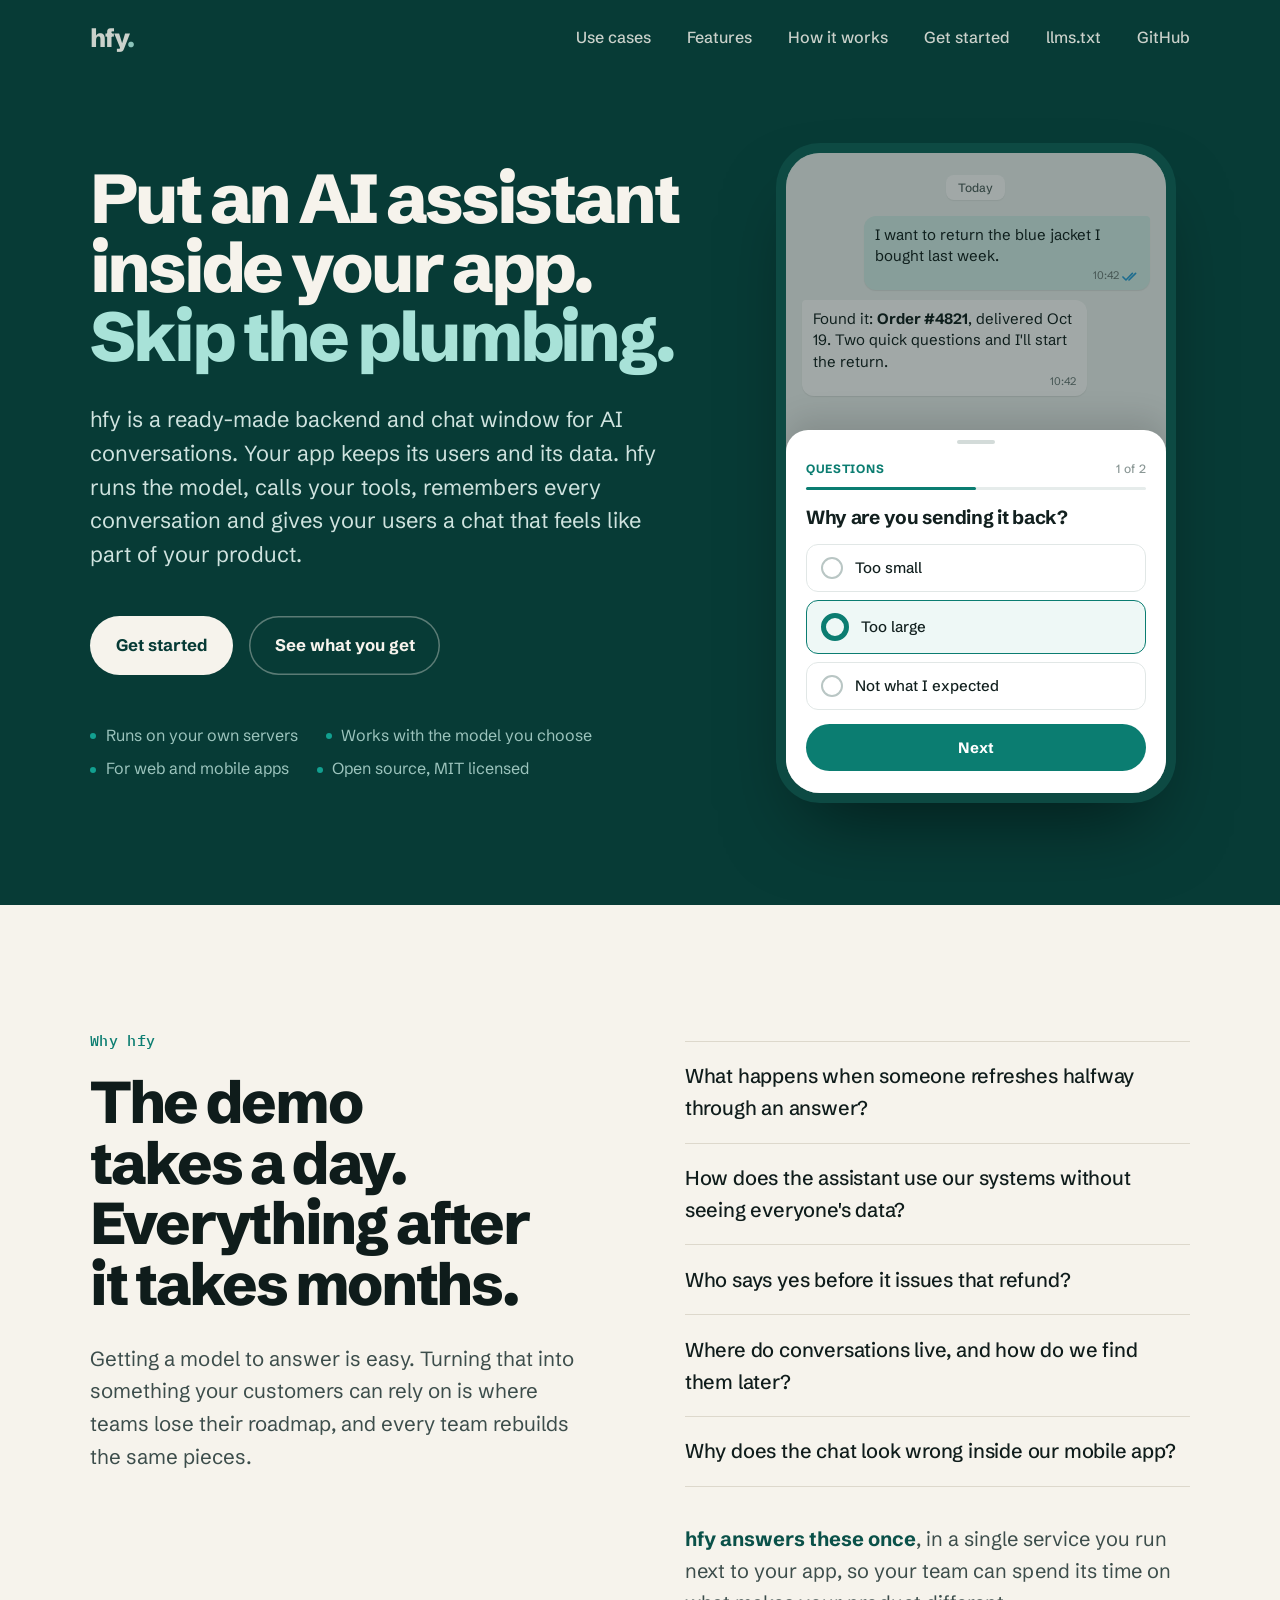
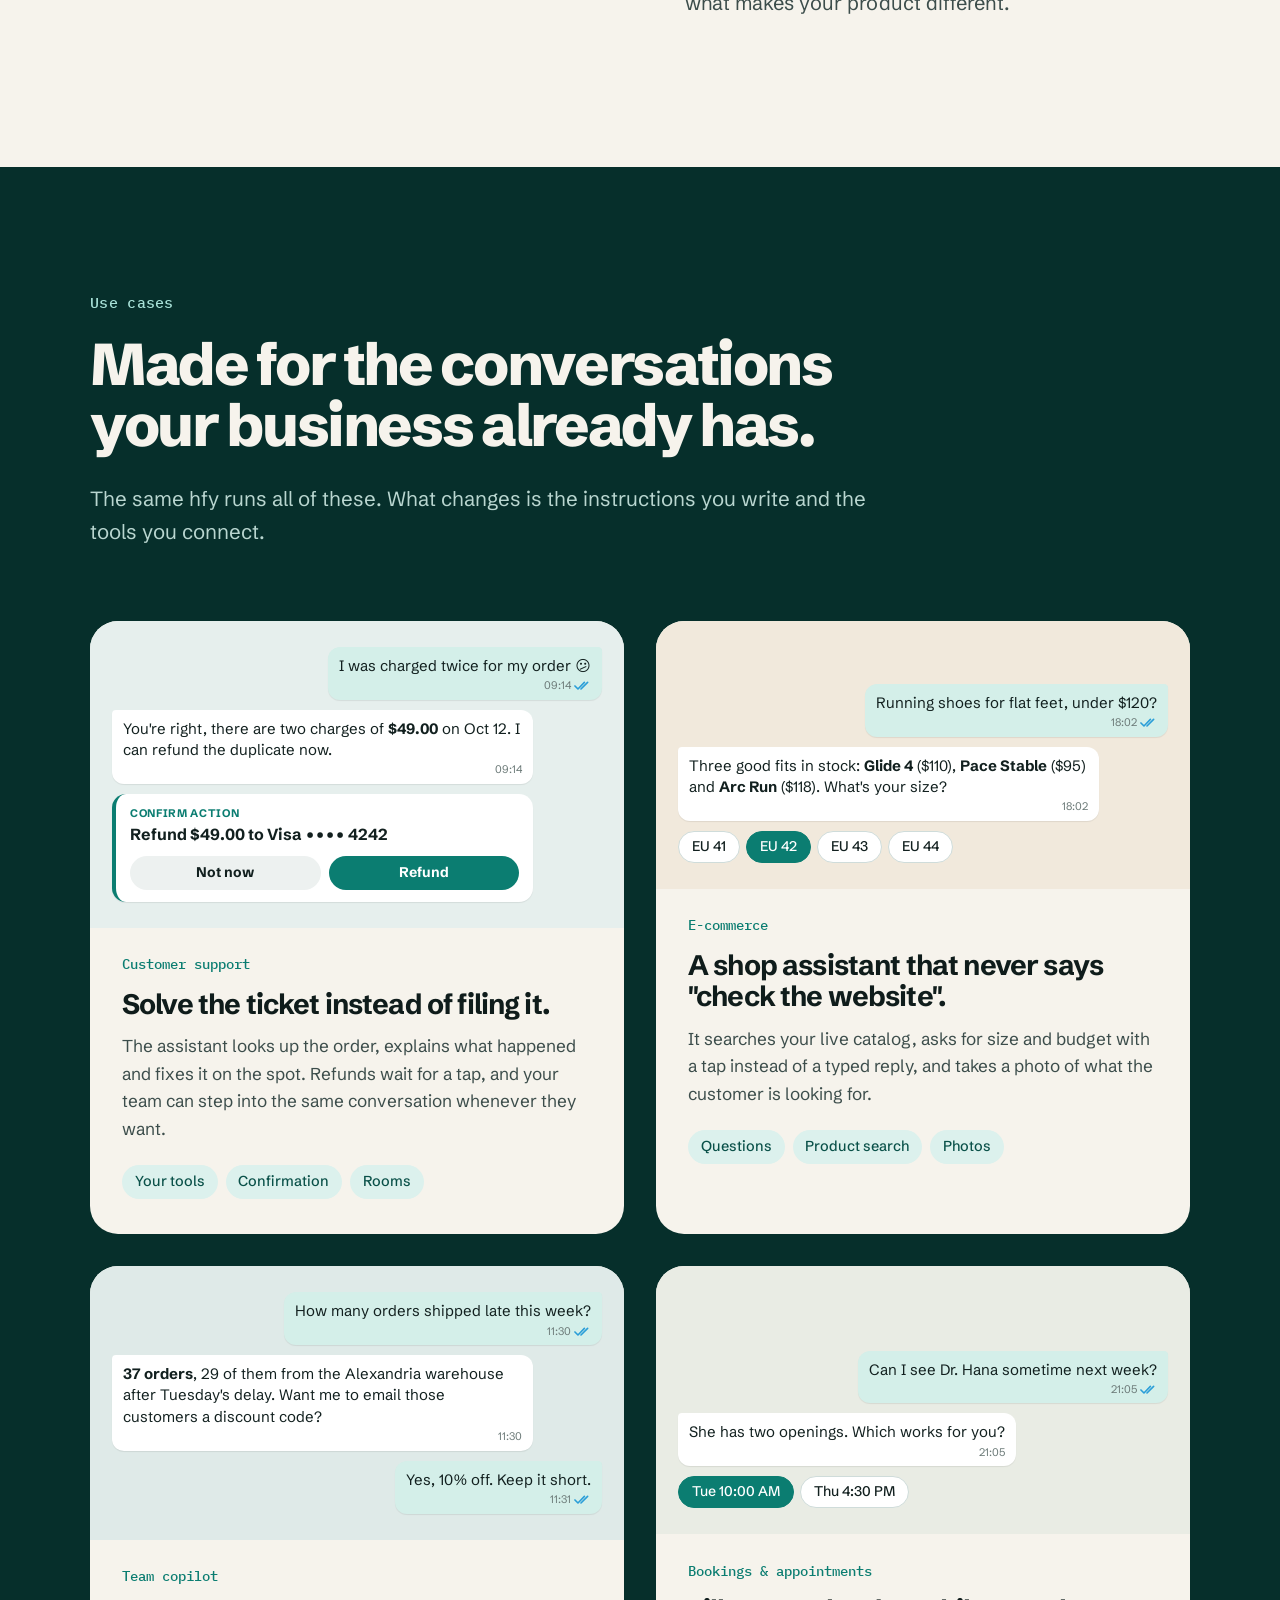
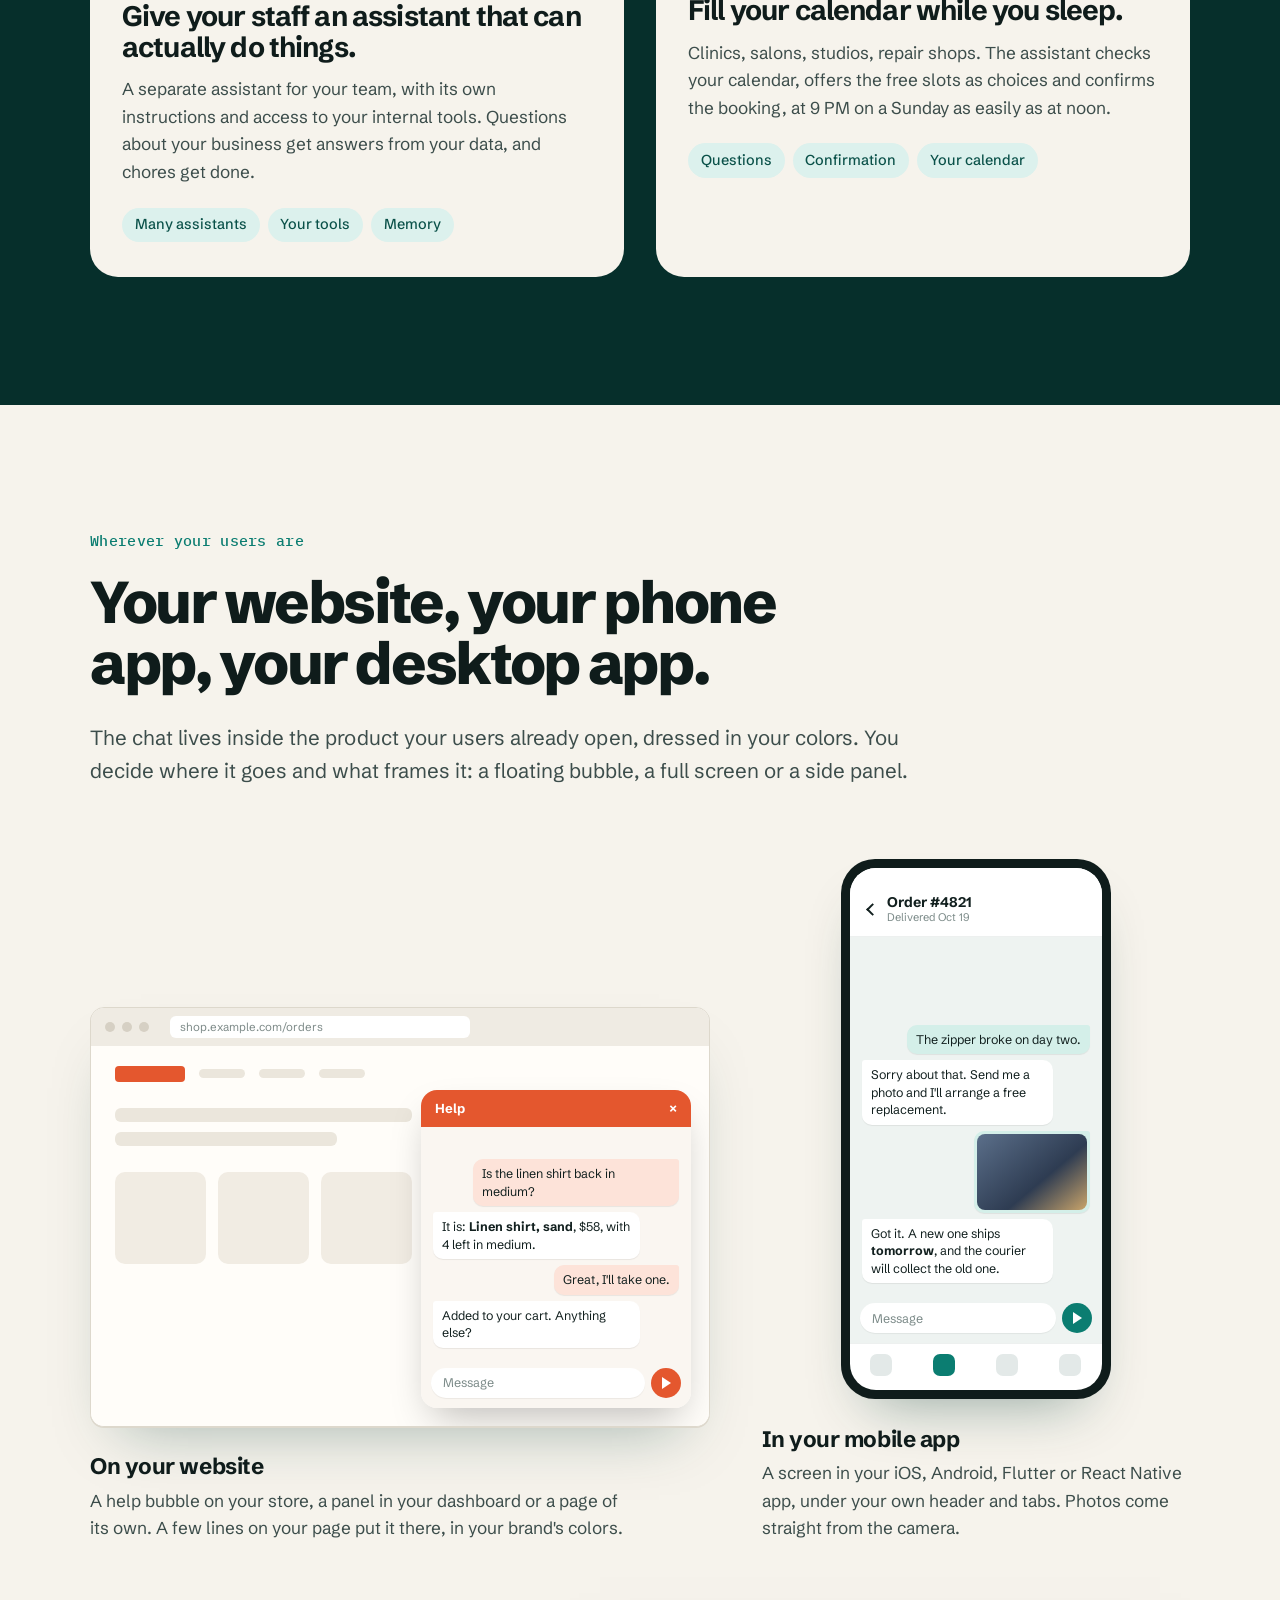
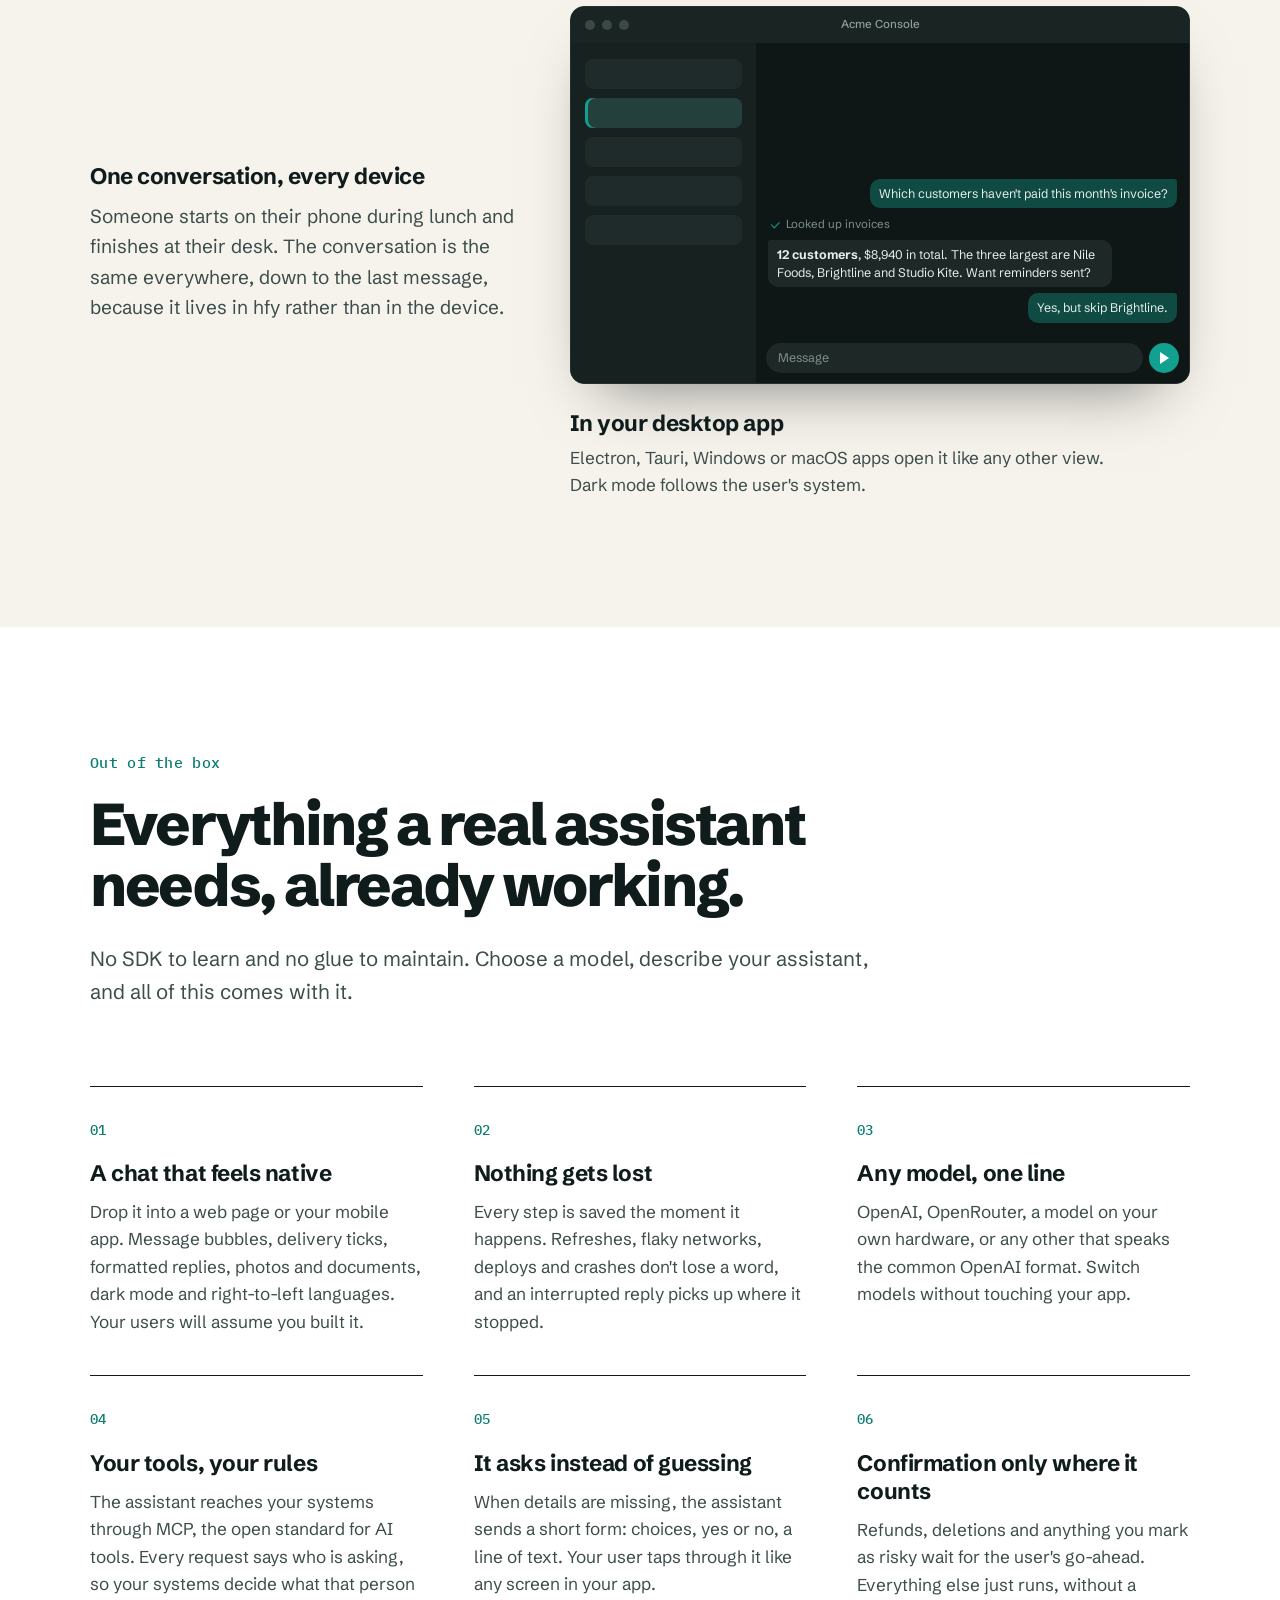
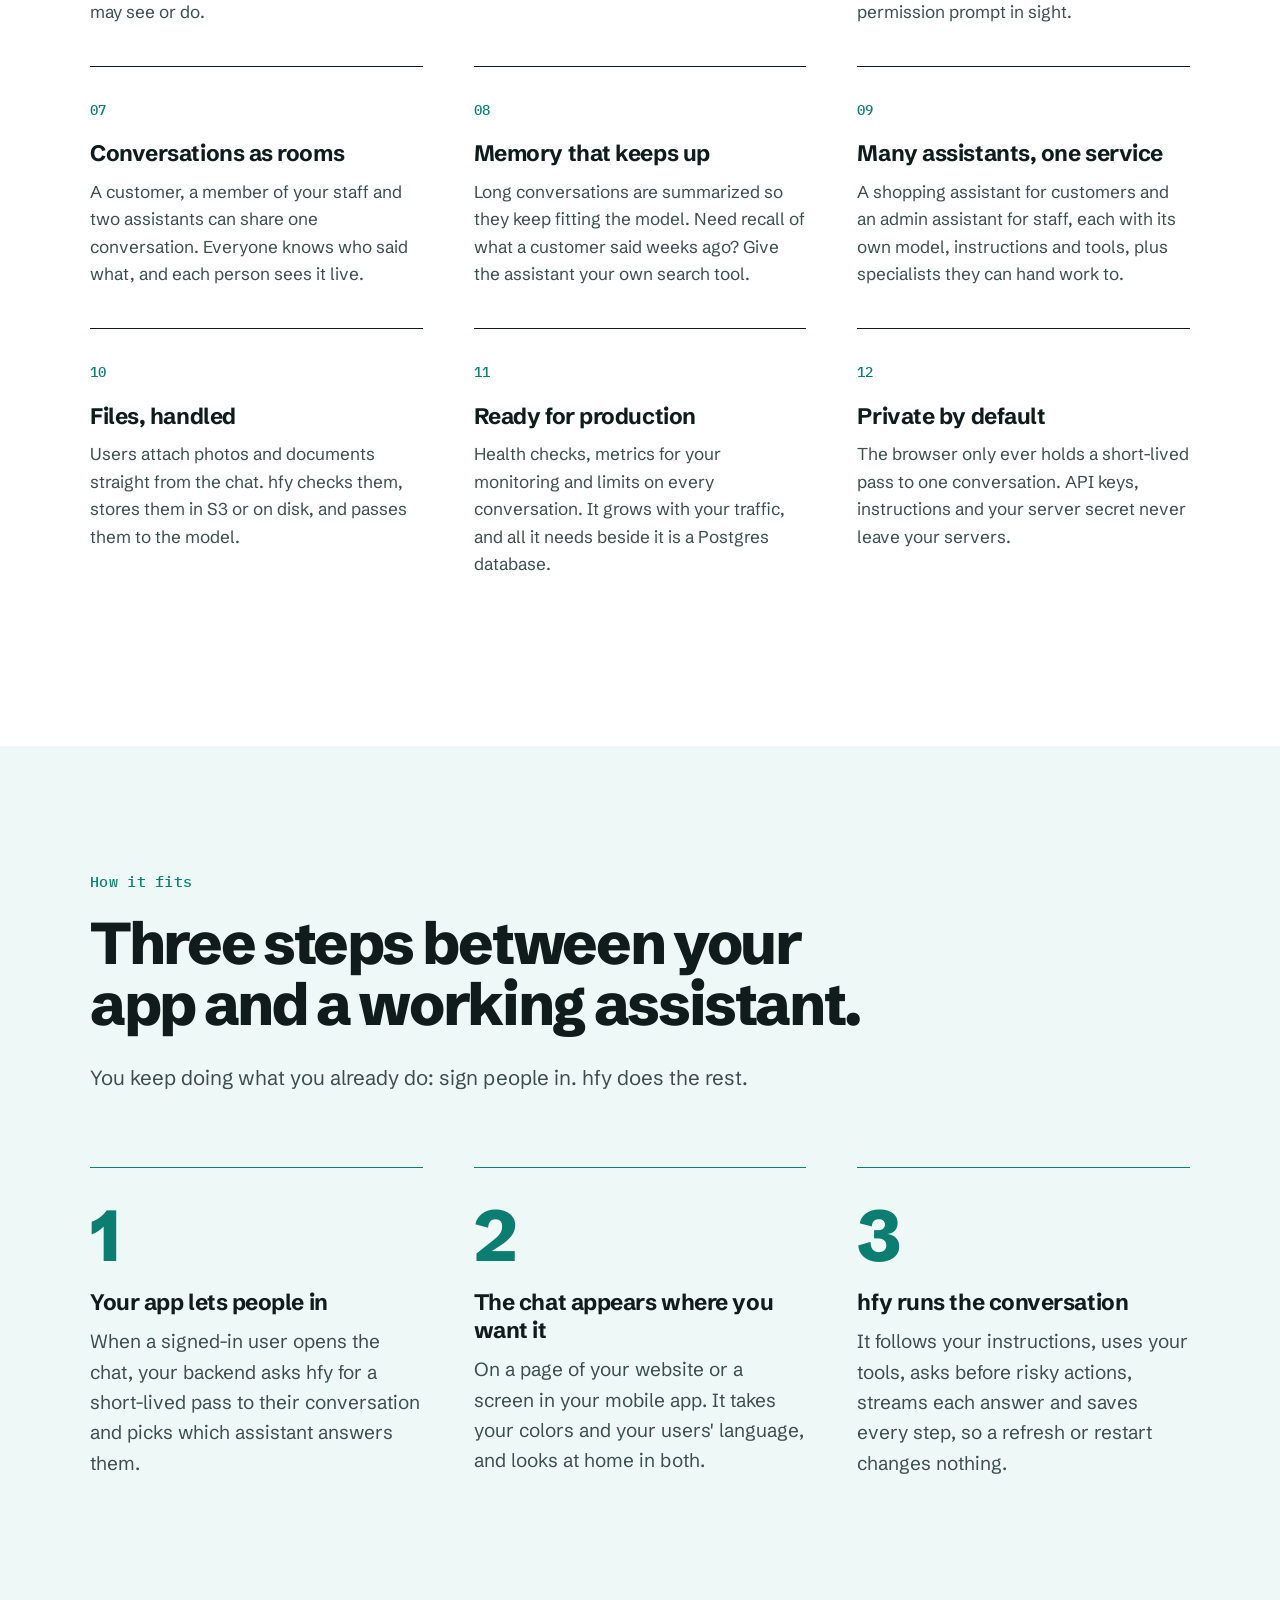
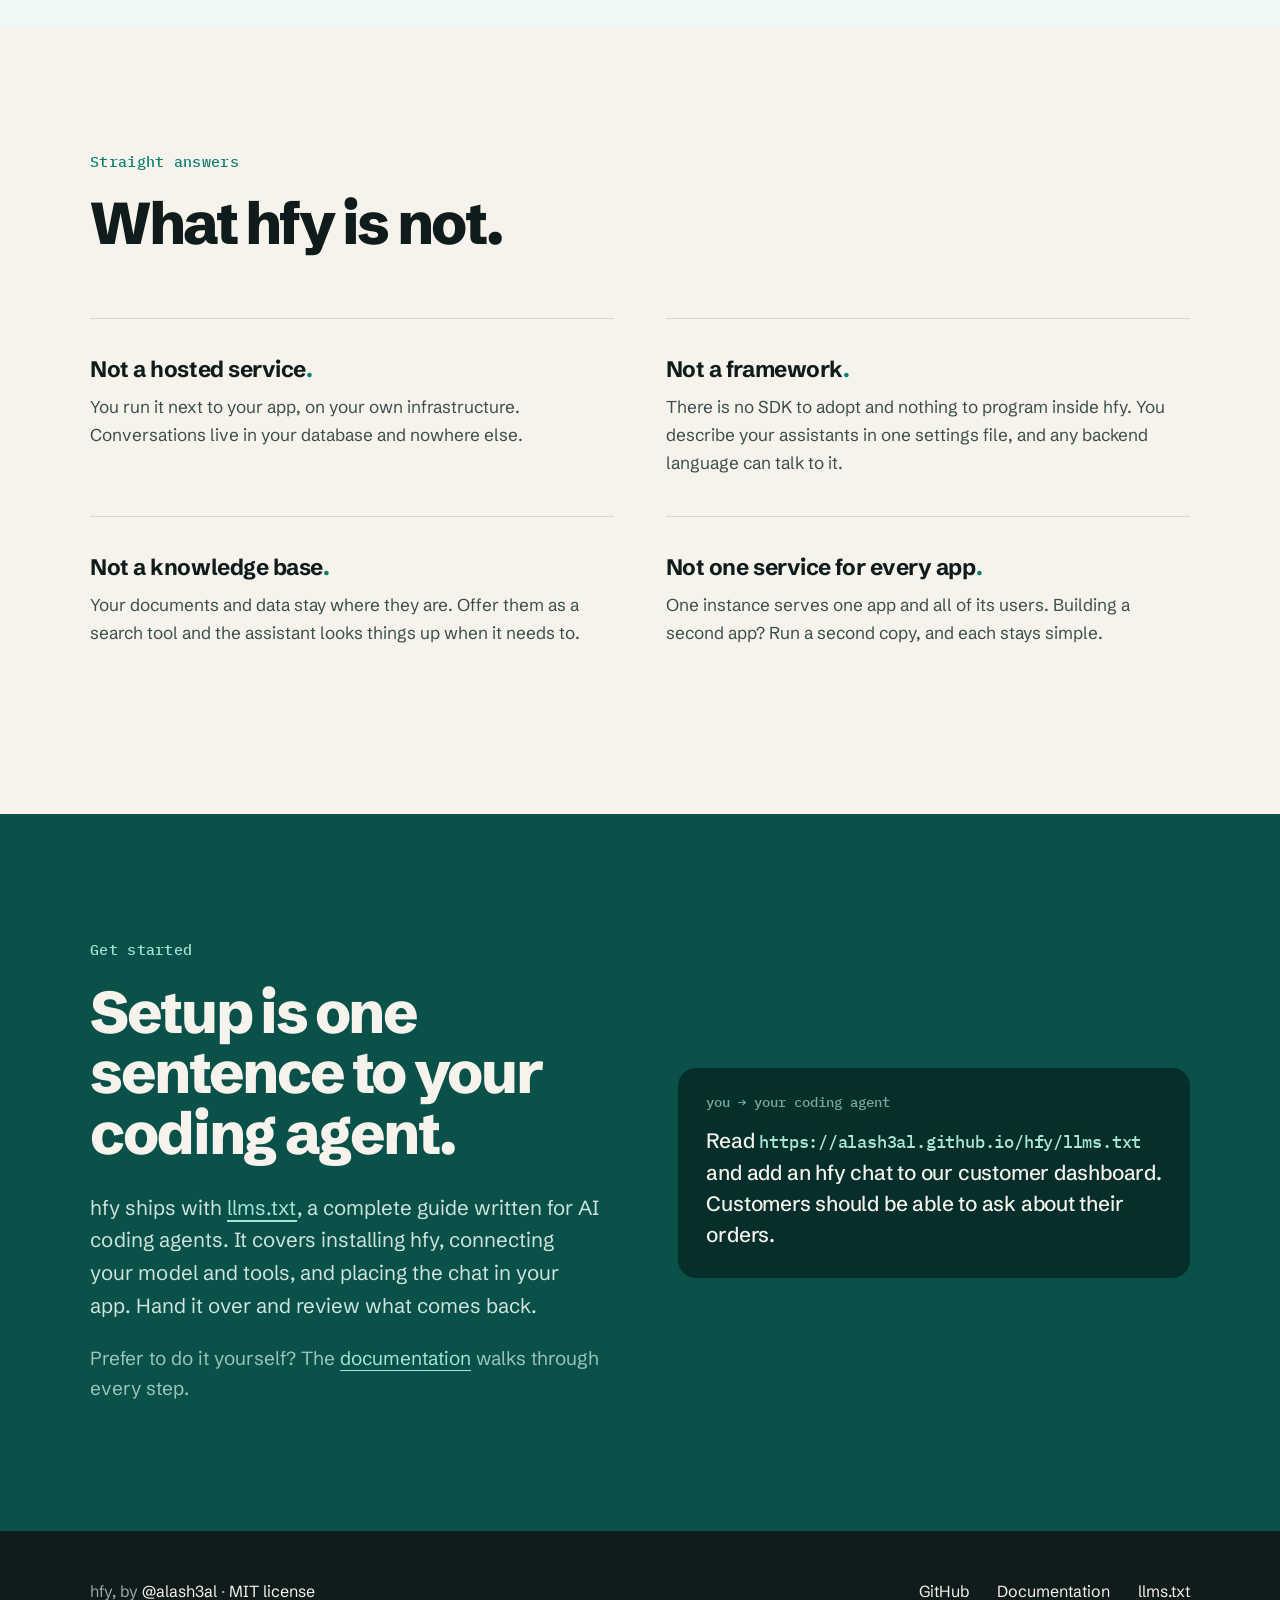
==== commit ed453b43: "Docs: postgres 17 and upgrade note pgvector is no longer required: README, compose, CI and the devel" ====
--- a/docs/index.html
+++ b/docs/index.html
@@ -5,9 +5,21 @@
 <meta name="viewport" content="width=device-width, initial-scale=1">
 <title>hfy · An AI assistant inside your app, without the plumbing</title>
 <meta name="description" content="hfy is a ready-made backend and chat window for AI conversations. One binary, one Postgres database, one YAML file. Your app keeps its users and data; hfy runs the model, the tools, the history and the chat.">
-<meta property="og:title" content="hfy · An AI assistant inside your app, without the plumbing">
-<meta property="og:description" content="A ready-made backend and chat window for AI conversations. You run it next to your app.">
+<link rel="canonical" href="https://alash3al.github.io/hfy/">
 <meta property="og:type" content="website">
+<meta property="og:site_name" content="hfy">
+<meta property="og:url" content="https://alash3al.github.io/hfy/">
+<meta property="og:title" content="hfy · Put an AI assistant inside your app. Skip the plumbing.">
+<meta property="og:description" content="A self-hosted backend and chat window that puts an AI assistant inside your web, mobile and desktop apps. Open source, MIT licensed.">
+<meta property="og:image" content="https://alash3al.github.io/hfy/og.png">
+<meta property="og:image:width" content="1200">
+<meta property="og:image:height" content="630">
+<meta property="og:image:alt" content="hfy: Put an AI assistant inside your app. A phone shows the assistant asking a customer why they are returning a jacket.">
+<meta name="twitter:card" content="summary_large_image">
+<meta name="twitter:title" content="hfy · Put an AI assistant inside your app. Skip the plumbing.">
+<meta name="twitter:description" content="A self-hosted backend and chat window that puts an AI assistant inside your web, mobile and desktop apps. Open source, MIT licensed.">
+<meta name="twitter:image" content="https://alash3al.github.io/hfy/og.png">
+<meta name="twitter:image:alt" content="hfy: Put an AI assistant inside your app. A phone shows the assistant asking a customer why they are returning a jacket.">
 <meta name="theme-color" content="#073b36">
 <link rel="icon" href="data:image/svg+xml,%3Csvg xmlns='http://www.w3.org/2000/svg' viewBox='0 0 32 32'%3E%3Crect width='32' height='32' rx='8' fill='%230b7d71'/%3E%3Cpath d='M9 22V10m0 6h7m0-6v12m4-8v8m0-8c0-2 1-4 3.5-4' stroke='%23f6f3ec' stroke-width='2.6' fill='none' stroke-linecap='round'/%3E%3C/svg%3E">
 <link rel="alternate" type="text/plain" href="llms.txt" title="llms.txt">
@@ -560,7 +572,7 @@
         <p>A customer, a member of your staff and two assistants can share one conversation. Everyone knows who said what, and each person sees it live.</p></article>
       <article class="feat"><span class="n">08</span>
         <h3>Memory that keeps up</h3>
-        <p>Long conversations are summarized so they keep fitting the model. Turn on search and the assistant can recall what a customer said weeks ago.</p></article>
+        <p>Long conversations are summarized so they keep fitting the model. Need recall of what a customer said weeks ago? Give the assistant your own search tool.</p></article>
       <article class="feat"><span class="n">09</span>
         <h3>Many assistants, one service</h3>
         <p>A shopping assistant for customers and an admin assistant for staff, each with its own model, instructions and tools, plus specialists they can hand work to.</p></article>
